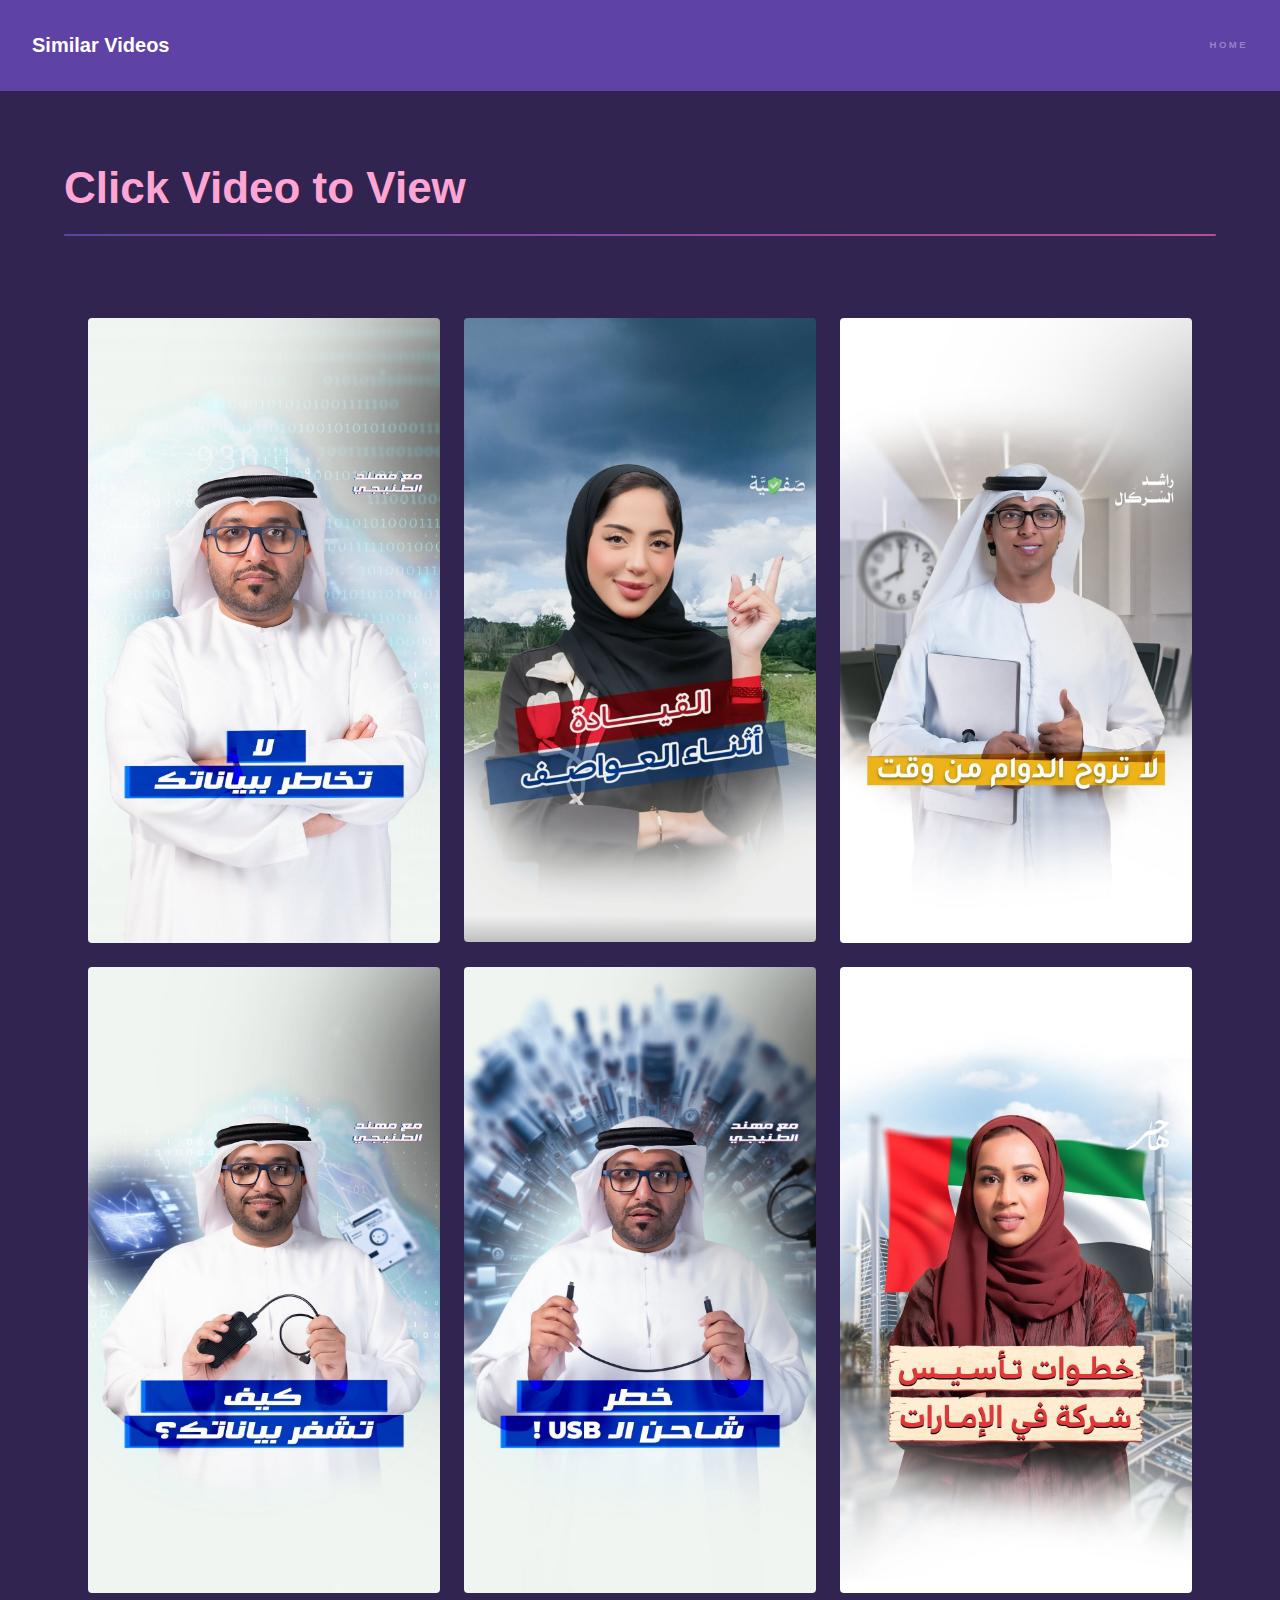
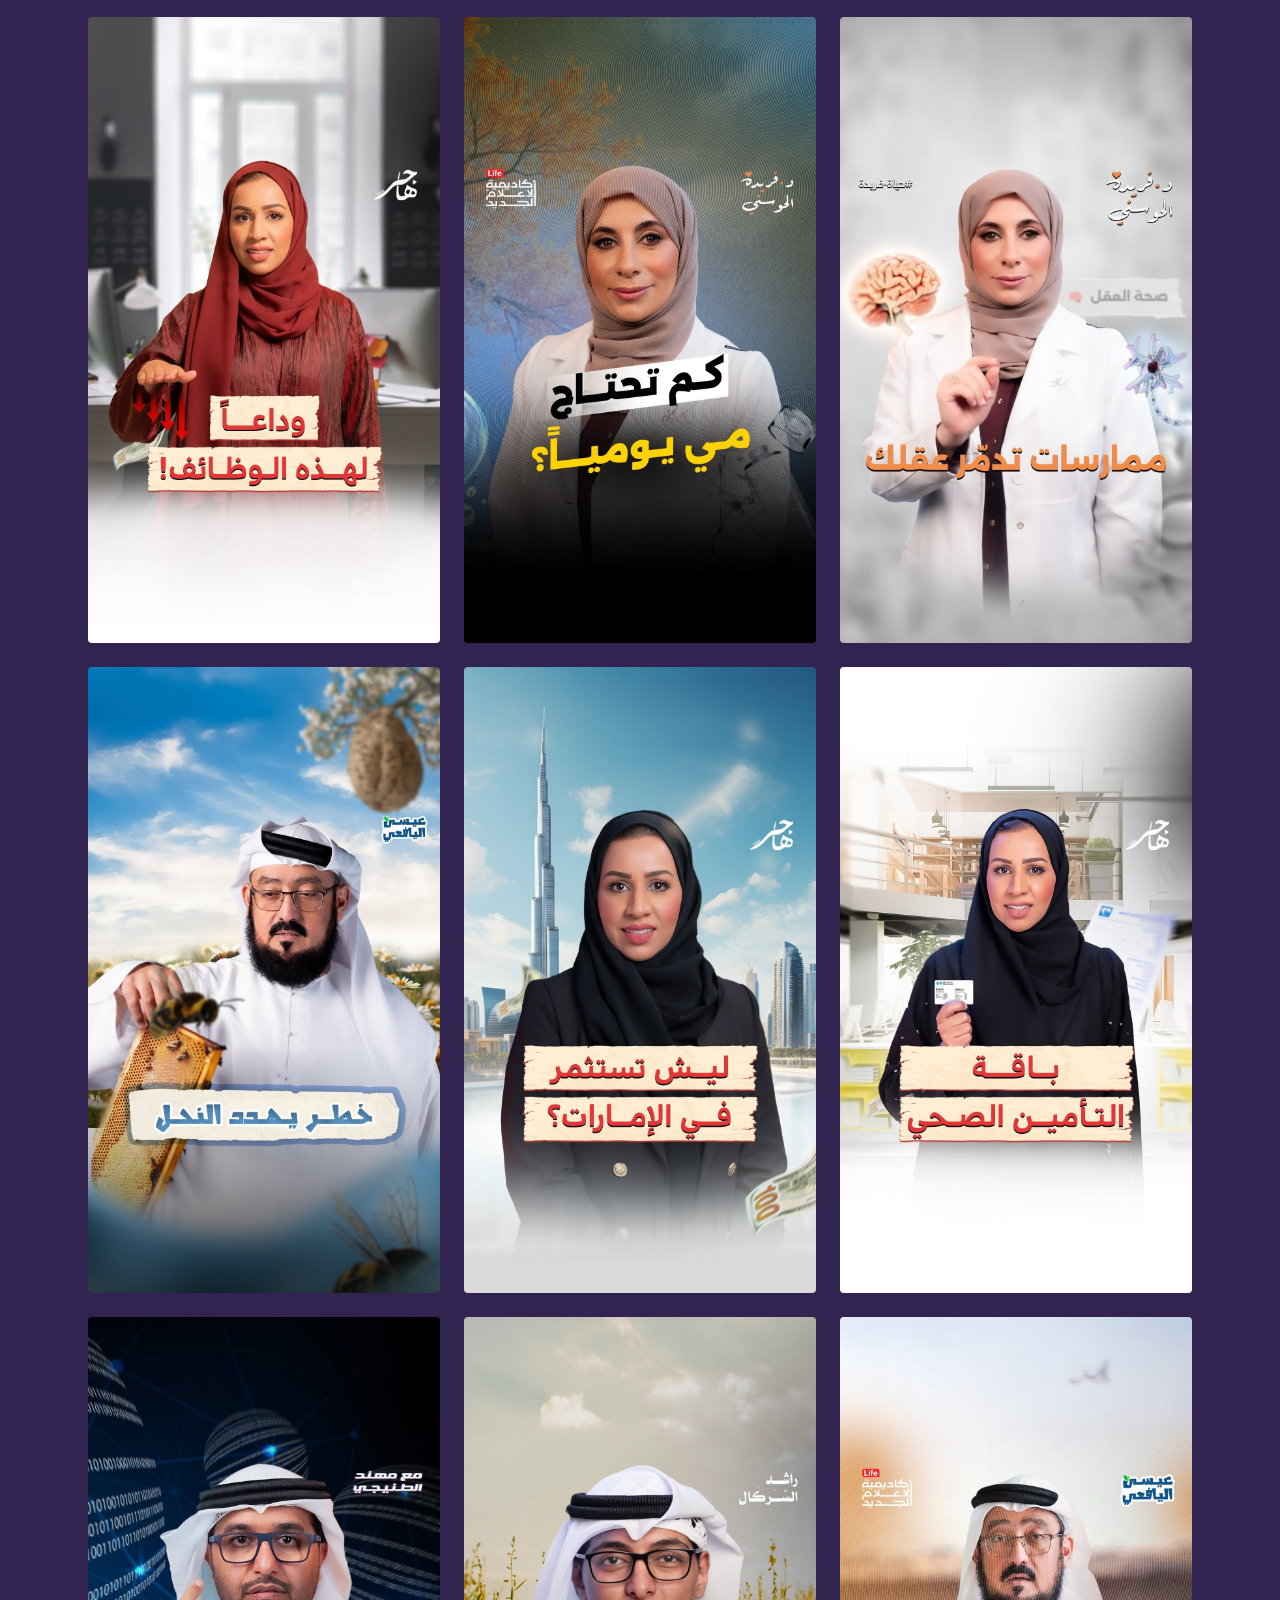
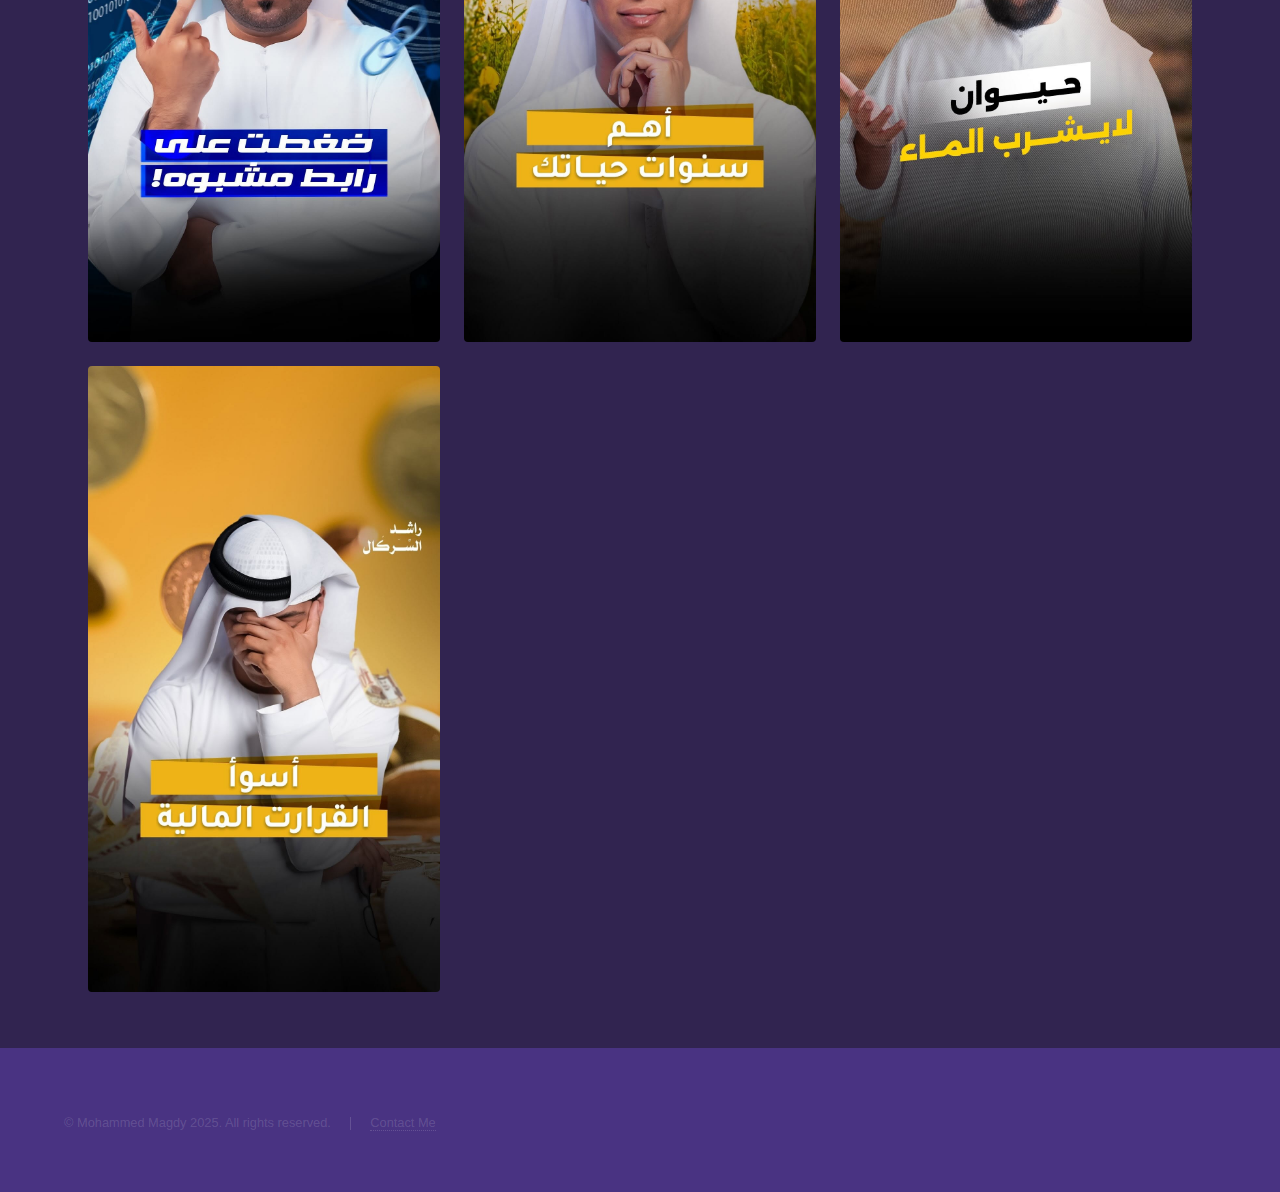
==== pages/videos/x group/ab.html @ 5c220fae "Added Full Portfolio" ====
<!DOCTYPE HTML>
<html>
	<head>
		<title>Similar Videos</title>
		<meta charset="utf-8" />
		<meta name="viewport" content="width=device-width, initial-scale=1, user-scalable=no" />
		<link rel="icon" type="image/x-icon" href="../../../images/icons/black hole.png">
		<link rel="stylesheet" href="../../../assets/css/main.css" />
		<noscript><link rel="stylesheet" href="../../../assets/css/noscript.css" /></noscript>
	</head>
	<body class="is-preload">

		<!-- Header -->
			<header id="header">
				<a href="../../../index.html" class="title">Similar Videos</a>
				<nav>
					<ul>
						<li><a href="../../../index.html">Home</a></li>
					</ul>
				</nav>
			</header>

		<!-- Wrapper -->
			<div id="wrapper">

				<!-- Main -->
					<section id="main" class="wrapper">
						<div class="inner">
							<h1 class="major">Click Video to View</h1>
								<div class="box alt">
									<div class="row gtr-uniform">
										<div class="col-4"><span class="image fit"><img src="../../../images/thumbnails/Don't Risk Your Data.jpg" onclick="window.open('https://www.instagram.com/p/DFatSX5zPTD/')"/></span></div>
										<div class="col-4"><span class="image fit"><img src="../../../images/thumbnails/Driving in Storms.jpg" onclick="window.open('https://www.instagram.com/p/DFcXbbCy0S2/')"/></span></div>
										<div class="col-4"><span class="image fit"><img src="../../../images/thumbnails/Don't Attend on Time.jpg" onclick="window.open('https://www.instagram.com/p/DFU2ra_zqYG/')"/></span></div>
										<div class="col-4"><span class="image fit"><img src="../../../images/thumbnails/Encrypt Your Data.jpg" onclick="window.open('https://www.instagram.com/p/DFN4habzYti/')"/></span></div>
										<div class="col-4"><span class="image fit"><img src="../../../images/thumbnails/USB Charging Dangers.jpg" onclick="window.open('https://www.instagram.com/p/DFGHhKCgv8Z/')"/></span></div>
										<div class="col-4"><span class="image fit"><img src="../../../images/thumbnails/Steps for Startups in UAE.jpg" onclick="window.open('https://www.instagram.com/p/DFH8fy7hE_w/')"/></span></div>
										<div class="col-4"><span class="image fit"><img src="../../../images/thumbnails/Sendoff These Jobs.jpg" onclick="window.open('https://www.instagram.com/p/DE9U-5RyT-O/')"/></span></div>
										<div class="col-4"><span class="image fit"><img src="../../../images/thumbnails/How Much to Drink Daily.jpg" onclick="window.open('https://www.instagram.com/p/DFA8h6Yyo36/')"/></span></div>
										<div class="col-4"><span class="image fit"><img src="../../../images/thumbnails/Mind-ruining Habits.jpg" onclick="window.open('https://www.instagram.com/p/DE4MYJpzvYb/')"/></span></div>
										<div class="col-4"><span class="image fit"><img src="../../../images/thumbnails/Threat for Bees.jpg" onclick="window.open('https://www.instagram.com/p/DE2o7WXT97-/')"/></span></div>
										<div class="col-4"><span class="image fit"><img src="../../../images/thumbnails/Why Invest in UAE.jpg" onclick="window.open('https://www.instagram.com/p/DEcxmssyX88/')"/></span></div>
										<div class="col-4"><span class="image fit"><img src="../../../images/thumbnails/Health Insurance Package.jpg" onclick="window.open('https://www.instagram.com/p/DErp2S3NlHo/')"/></span></div>
										<div class="col-4"><span class="image fit"><img src="../../../images/thumbnails/Suspicious Link.jpg" onclick="window.open('https://www.instagram.com/p/DEkZRlcT0mO/')"/></span></div>
										<div class="col-4"><span class="image fit"><img src="../../../images/thumbnails/Your Most Important Years.jpg" onclick="window.open('https://www.instagram.com/p/DEc09DmTla4/')"/></span></div>
										<div class="col-4"><span class="image fit"><img src="../../../images/thumbnails/Animal That Doesn't Drink Water.jpg" onclick="window.open('https://www.instagram.com/p/DEXwi-9yEFr/')"/></span></div>
										<div class="col-4"><span class="image fit"><img src="../../../images/thumbnails/Worst Financial Decisions.jpg" onclick="window.open('https://www.instagram.com/p/DEiObTWz9xD/')"/></span></div>
									</div>
								</div>
								</section>
							</div>
					</section>
			</div>

		<!-- Footer -->
		<footer id="footer" class="wrapper style-footer">
			<div class="inner">
				<ul class="menu">
					<li>&copy; Mohammed Magdy 2025. All rights reserved.</li><li><a href="mailto:moh.magdy.ibrahim@gmail.com">Contact Me</a></li>
				</ul>
			</div>
		</footer>

		<!-- Scripts -->
			<script src="assets/js/jquery.min.js"></script>
			<script src="assets/js/jquery.scrollex.min.js"></script>
			<script src="assets/js/jquery.scrolly.min.js"></script>
			<script src="assets/js/browser.min.js"></script>
			<script src="assets/js/breakpoints.min.js"></script>
			<script src="assets/js/util.js"></script>
			<script src="assets/js/main.js"></script>

	</body>
</html>
---- assets/css/main.css ----
@import url(fontawesome-all.min.css);

/*
	Hyperspace by HTML5 UP
	html5up.net | @ajlkn
	Free for personal and commercial use under the CCA 3.0 license (html5up.net/license)
*/

html, body, div, span, applet, object,
iframe, h1, h2, h3, h4, h5, h6, p, blockquote,
pre, a, abbr, acronym, address, big, cite,
code, del, dfn, em, img, ins, kbd, q, s, samp,
small, strike, strong, sub, sup, tt, var, b,
u, i, center, dl, dt, dd, ol, ul, li, fieldset,
form, label, legend, table, caption, tbody,
tfoot, thead, tr, th, td, article, aside,
canvas, details, embed, figure, figcaption,
footer, header, hgroup, menu, nav, output, ruby,
section, summary, time, mark, audio, video {
	margin: 0;
	padding: 0;
	border: 0;
	font-size: 100%;
	font: inherit;
	vertical-align: baseline;}

article, aside, details, figcaption, figure,
footer, header, hgroup, menu, nav, section {
	display: block;}

body {
	line-height: 1;
}

ol, ul {
	list-style: none;
}

blockquote, q {
	quotes: none;
}

	blockquote:before, blockquote:after, q:before, q:after {
		content: '';
		content: none;
	}

table {
	border-collapse: collapse;
	border-spacing: 0;
}

body {
	-webkit-text-size-adjust: none;
}

mark {
	background-color: transparent;
	color: inherit;
}

input::-moz-focus-inner {
	border: 0;
	padding: 0;
}

input, select, textarea {
	-moz-appearance: none;
	-webkit-appearance: none;
	-ms-appearance: none;
	appearance: none;
}

/* Basic */

	@-ms-viewport {
		width: device-width;
	}

	body {
		-ms-overflow-style: scrollbar;
	}

	@media screen and (max-width: 480px) {

		html, body {
			min-width: 320px;
		}

	}

	html {
		box-sizing: border-box;
	}

	*, *:before, *:after {
		box-sizing: inherit;
	}

	body {
		background: #312450;
	}

		body.is-preload *, body.is-preload *:before, body.is-preload *:after {
			-moz-animation: none !important;
			-webkit-animation: none !important;
			-ms-animation: none !important;
			animation: none !important;
			-moz-transition: none !important;
			-webkit-transition: none !important;
			-ms-transition: none !important;
			transition: none !important;
		}

/* Type */

	body, input, select, textarea {
		color: rgba(255, 255, 255, 0.55);
		font-family: Arial, Helvetica, sans-serif;
		font-size: 16.5pt;
		font-weight: normal;
		line-height: 1.75;
	}

		@media screen and (max-width: 1680px) {

			body, input, select, textarea {
				font-size: 13pt;
			}

		}

		@media screen and (max-width: 1280px) {

			body, input, select, textarea {
				font-size: 12pt;
			}

		}

		@media screen and (max-width: 360px) {

			body, input, select, textarea {
				font-size: 11pt;
			}

		}

	a {
		-moz-transition: color 0.2s ease, border-bottom-color 0.2s ease;
		-webkit-transition: color 0.2s ease, border-bottom-color 0.2s ease;
		-ms-transition: color 0.2s ease, border-bottom-color 0.2s ease;
		transition: color 0.2s ease, border-bottom-color 0.2s ease;
		border-bottom: dotted 1px rgba(255, 255, 255, 0.35);
		color: inherit;
		text-decoration: none;
	}

		a:hover {
			border-bottom-color: transparent;
			color: #ffffff;
		}

	strong, b {
		color: #ffffff;
		font-weight: bold;
	}

	em, i {
		font-style: italic;
	}

	p {
		margin: 0 0 2em 0;
	}

	h2, h3, h4, h5, h6 {
		color: #ffffff;
		font-weight: bold;
		line-height: 1.5;
		margin: 0 0 0.5em 0;
	}

	h1 {
		color: #ffa5d3;
		font-weight: bold;
		line-height: 1.5;
		margin: 0 0 0.5em 0;
	}

		h1 a, h2 a, h3 a, h4 a, h5 a, h6 a {
			color: inherit;
			text-decoration: none;
		}

	h1 {
		font-size: 2.75em;
	}

		h1.major {
			margin: 0 0 1.3em 0;
			position: relative;
			padding-bottom: 0.35em;
		}

			h1.major:after {
				background-image: -moz-linear-gradient(to right, #5e42a6, #b74e91);
				background-image: -webkit-linear-gradient(to right, #5e42a6, #b74e91);
				background-image: -ms-linear-gradient(to right, #5e42a6, #b74e91);
				background-image: linear-gradient(to right, #5e42a6, #b74e91);
				-moz-transition: max-width 0.2s ease;
				-webkit-transition: max-width 0.2s ease;
				-ms-transition: max-width 0.2s ease;
				transition: max-width 0.2s ease;
				border-radius: 0.2em;
				bottom: 0;
				content: '';
				height: 0.05em;
				position: absolute;
				right: 0;
				width: 100%;
			}

	h2 {
		font-size: 1.75em;
	}

	h3 {
		font-size: 1.1em;
	}

	h4 {
		font-size: 1em;
	}

	h5 {
		font-size: 0.8em;
	}

	h6 {
		font-size: 0.6em;
	}

	@media screen and (max-width: 736px) {

		h1 {
			font-size: 2em;
		}

		h2 {
			font-size: 1.25em;
		}

		h3 {
			font-size: 1em;
		}

		h4 {
			font-size: 0.8em;
		}

		h5 {
			font-size: 0.6em;
		}

		h6 {
			font-size: 0.6em;
		}

	}

	sub {
		font-size: 0.8em;
		position: relative;
		top: 0.5em;
	}

	sup {
		font-size: 0.8em;
		position: relative;
		top: -0.5em;
	}

	blockquote {
		border-left: solid 4px rgba(255, 255, 255, 0.15);
		font-style: italic;
		margin: 0 0 2em 0;
		padding: 0.5em 0 0.5em 2em;
	}

	code {
		background: rgba(255, 255, 255, 0.05);
		border-radius: 0.25em;
		border: solid 1px rgba(255, 255, 255, 0.15);
		font-family: "Courier New", monospace;
		font-size: 0.9em;
		margin: 0 0.25em;
		padding: 0.25em 0.65em;
	}

	pre {
		-webkit-overflow-scrolling: touch;
		font-family: "Courier New", monospace;
		font-size: 0.9em;
		margin: 0 0 2em 0;
	}

		pre code {
			display: block;
			line-height: 1.75em;
			padding: 1em 1.5em;
			overflow-x: auto;
		}

	hr {
		border: 0;
		border-bottom: solid 1px rgba(255, 255, 255, 0.15);
		margin: 2em 0;
	}

		hr.major {
			margin: 3em 0;
		}

	.align-left {
		text-align: left;
	}

	.align-center {
		text-align: center;
	}

	.align-right {
		text-align: right;
	}

/* Row */

	.row {
		display: flex;
		flex-wrap: wrap;
		box-sizing: border-box;
		align-items: stretch;
	}

		.row > * {
			box-sizing: border-box;
		}

		.row.gtr-uniform > * > :last-child {
			margin-bottom: 0;
		}

		.row.aln-left {
			justify-content: flex-start;
		}

		.row.aln-center {
			justify-content: center;
		}

		.row.aln-right {
			justify-content: flex-end;
		}

		.row.aln-top {
			align-items: flex-start;
		}

		.row.aln-middle {
			align-items: center;
		}

		.row.aln-bottom {
			align-items: flex-end;
		}

		.row > .imp {
			order: -1;
		}

		.row > .col-1 {
			width: 8.33333%;
		}

		.row > .off-1 {
			margin-left: 8.33333%;
		}

		.row > .col-2 {
			width: 16.66667%;
		}

		.row > .off-2 {
			margin-left: 16.66667%;
		}

		.row > .col-3 {
			width: 25%;
		}

		.row > .off-3 {
			margin-left: 25%;
		}

		.row > .col-4 {
			width: 33.33333%;
		}

		.row > .off-4 {
			margin-left: 33.33333%;
		}

		.row > .col-5 {
			width: 41.66667%;
		}

		.row > .off-5 {
			margin-left: 41.66667%;
		}

		.row > .col-6 {
			width: 50%;
		}

		.row > .off-6 {
			margin-left: 50%;
		}

		.row > .col-7 {
			width: 58.33333%;
		}

		.row > .off-7 {
			margin-left: 58.33333%;
		}

		.row > .col-8 {
			width: 66.66667%;
		}

		.row > .off-8 {
			margin-left: 66.66667%;
		}

		.row > .col-9 {
			width: 75%;
		}

		.row > .off-9 {
			margin-left: 75%;
		}

		.row > .col-10 {
			width: 83.33333%;
		}

		.row > .off-10 {
			margin-left: 83.33333%;
		}

		.row > .col-11 {
			width: 91.66667%;
		}

		.row > .off-11 {
			margin-left: 91.66667%;
		}

		.row > .col-12 {
			width: 100%;
		}

		.row > .off-12 {
			margin-left: 100%;
		}

		.row.gtr-0 {
			margin-top: 0;
			margin-left: 0em;
		}

			.row.gtr-0 > * {
				padding: 0 0 0 0em;
			}

			.row.gtr-0.gtr-uniform {
				margin-top: 0em;
			}

				.row.gtr-0.gtr-uniform > * {
					padding-top: 0em;
				}

		.row.gtr-25 {
			margin-top: 0;
			margin-left: -0.375em;
		}

			.row.gtr-25 > * {
				padding: 0 0 0 0.375em;
			}

			.row.gtr-25.gtr-uniform {
				margin-top: -0.375em;
			}

				.row.gtr-25.gtr-uniform > * {
					padding-top: 0.375em;
				}

		.row.gtr-50 {
			margin-top: 0;
			margin-left: -0.75em;
		}

			.row.gtr-50 > * {
				padding: 0 0 0 0.75em;
			}

			.row.gtr-50.gtr-uniform {
				margin-top: -0.75em;
			}

				.row.gtr-50.gtr-uniform > * {
					padding-top: 0.75em;
				}

		.row {
			margin-top: 0;
			margin-left: -1.5em;
		}

			.row > * {
				padding: 0 0 0 1.5em;
			}

			.row.gtr-uniform {
				margin-top: -1.5em;
			}

				.row.gtr-uniform > * {
					padding-top: 1.5em;
				}

		.row.gtr-150 {
			margin-top: 0;
			margin-left: -2.25em;
		}

			.row.gtr-150 > * {
				padding: 0 0 0 2.25em;
			}

			.row.gtr-150.gtr-uniform {
				margin-top: -2.25em;
			}

				.row.gtr-150.gtr-uniform > * {
					padding-top: 2.25em;
				}

		.row.gtr-200 {
			margin-top: 0;
			margin-left: -3em;
		}

			.row.gtr-200 > * {
				padding: 0 0 0 3em;
			}

			.row.gtr-200.gtr-uniform {
				margin-top: -3em;
			}

				.row.gtr-200.gtr-uniform > * {
					padding-top: 3em;
				}

		@media screen and (max-width: 1680px) {

			.row {
				display: flex;
				flex-wrap: wrap;
				box-sizing: border-box;
				align-items: stretch;
			}

				.row > * {
					box-sizing: border-box;
				}

				.row.gtr-uniform > * > :last-child {
					margin-bottom: 0;
				}

				.row.aln-left {
					justify-content: flex-start;
				}

				.row.aln-center {
					justify-content: center;
				}

				.row.aln-right {
					justify-content: flex-end;
				}

				.row.aln-top {
					align-items: flex-start;
				}

				.row.aln-middle {
					align-items: center;
				}

				.row.aln-bottom {
					align-items: flex-end;
				}

				.row > .imp-xlarge {
					order: -1;
				}

				.row > .col-1-xlarge {
					width: 8.33333%;
				}

				.row > .off-1-xlarge {
					margin-left: 8.33333%;
				}

				.row > .col-2-xlarge {
					width: 16.66667%;
				}

				.row > .off-2-xlarge {
					margin-left: 16.66667%;
				}

				.row > .col-3-xlarge {
					width: 25%;
				}

				.row > .off-3-xlarge {
					margin-left: 25%;
				}

				.row > .col-4-xlarge {
					width: 33.33333%;
				}

				.row > .off-4-xlarge {
					margin-left: 33.33333%;
				}

				.row > .col-5-xlarge {
					width: 41.66667%;
				}

				.row > .off-5-xlarge {
					margin-left: 41.66667%;
				}

				.row > .col-6-xlarge {
					width: 50%;
				}

				.row > .off-6-xlarge {
					margin-left: 50%;
				}

				.row > .col-7-xlarge {
					width: 58.33333%;
				}

				.row > .off-7-xlarge {
					margin-left: 58.33333%;
				}

				.row > .col-8-xlarge {
					width: 66.66667%;
				}

				.row > .off-8-xlarge {
					margin-left: 66.66667%;
				}

				.row > .col-9-xlarge {
					width: 75%;
				}

				.row > .off-9-xlarge {
					margin-left: 75%;
				}

				.row > .col-10-xlarge {
					width: 83.33333%;
				}

				.row > .off-10-xlarge {
					margin-left: 83.33333%;
				}

				.row > .col-11-xlarge {
					width: 91.66667%;
				}

				.row > .off-11-xlarge {
					margin-left: 91.66667%;
				}

				.row > .col-12-xlarge {
					width: 100%;
				}

				.row > .off-12-xlarge {
					margin-left: 100%;
				}

				.row.gtr-0 {
					margin-top: 0;
					margin-left: 0em;
				}

					.row.gtr-0 > * {
						padding: 0 0 0 0em;
					}

					.row.gtr-0.gtr-uniform {
						margin-top: 0em;
					}

						.row.gtr-0.gtr-uniform > * {
							padding-top: 0em;
						}

				.row.gtr-25 {
					margin-top: 0;
					margin-left: -0.375em;
				}

					.row.gtr-25 > * {
						padding: 0 0 0 0.375em;
					}

					.row.gtr-25.gtr-uniform {
						margin-top: -0.375em;
					}

						.row.gtr-25.gtr-uniform > * {
							padding-top: 0.375em;
						}

				.row.gtr-50 {
					margin-top: 0;
					margin-left: -0.75em;
				}

					.row.gtr-50 > * {
						padding: 0 0 0 0.75em;
					}

					.row.gtr-50.gtr-uniform {
						margin-top: -0.75em;
					}

						.row.gtr-50.gtr-uniform > * {
							padding-top: 0.75em;
						}

				.row {
					margin-top: 0;
					margin-left: -1.5em;
				}

					.row > * {
						padding: 0 0 0 1.5em;
					}

					.row.gtr-uniform {
						margin-top: -1.5em;
					}

						.row.gtr-uniform > * {
							padding-top: 1.5em;
						}

				.row.gtr-150 {
					margin-top: 0;
					margin-left: -2.25em;
				}

					.row.gtr-150 > * {
						padding: 0 0 0 2.25em;
					}

					.row.gtr-150.gtr-uniform {
						margin-top: -2.25em;
					}

						.row.gtr-150.gtr-uniform > * {
							padding-top: 2.25em;
						}

				.row.gtr-200 {
					margin-top: 0;
					margin-left: -3em;
				}

					.row.gtr-200 > * {
						padding: 0 0 0 3em;
					}

					.row.gtr-200.gtr-uniform {
						margin-top: -3em;
					}

						.row.gtr-200.gtr-uniform > * {
							padding-top: 3em;
						}

		}

		@media screen and (max-width: 1280px) {

			.row {
				display: flex;
				flex-wrap: wrap;
				box-sizing: border-box;
				align-items: stretch;
			}

				.row > * {
					box-sizing: border-box;
				}

				.row.gtr-uniform > * > :last-child {
					margin-bottom: 0;
				}

				.row.aln-left {
					justify-content: flex-start;
				}

				.row.aln-center {
					justify-content: center;
				}

				.row.aln-right {
					justify-content: flex-end;
				}

				.row.aln-top {
					align-items: flex-start;
				}

				.row.aln-middle {
					align-items: center;
				}

				.row.aln-bottom {
					align-items: flex-end;
				}

				.row > .imp-large {
					order: -1;
				}

				.row > .col-1-large {
					width: 8.33333%;
				}

				.row > .off-1-large {
					margin-left: 8.33333%;
				}

				.row > .col-2-large {
					width: 16.66667%;
				}

				.row > .off-2-large {
					margin-left: 16.66667%;
				}

				.row > .col-3-large {
					width: 25%;
				}

				.row > .off-3-large {
					margin-left: 25%;
				}

				.row > .col-4-large {
					width: 33.33333%;
				}

				.row > .off-4-large {
					margin-left: 33.33333%;
				}

				.row > .col-5-large {
					width: 41.66667%;
				}

				.row > .off-5-large {
					margin-left: 41.66667%;
				}

				.row > .col-6-large {
					width: 50%;
				}

				.row > .off-6-large {
					margin-left: 50%;
				}

				.row > .col-7-large {
					width: 58.33333%;
				}

				.row > .off-7-large {
					margin-left: 58.33333%;
				}

				.row > .col-8-large {
					width: 66.66667%;
				}

				.row > .off-8-large {
					margin-left: 66.66667%;
				}

				.row > .col-9-large {
					width: 75%;
				}

				.row > .off-9-large {
					margin-left: 75%;
				}

				.row > .col-10-large {
					width: 83.33333%;
				}

				.row > .off-10-large {
					margin-left: 83.33333%;
				}

				.row > .col-11-large {
					width: 91.66667%;
				}

				.row > .off-11-large {
					margin-left: 91.66667%;
				}

				.row > .col-12-large {
					width: 100%;
				}

				.row > .off-12-large {
					margin-left: 100%;
				}

				.row.gtr-0 {
					margin-top: 0;
					margin-left: 0em;
				}

					.row.gtr-0 > * {
						padding: 0 0 0 0em;
					}

					.row.gtr-0.gtr-uniform {
						margin-top: 0em;
					}

						.row.gtr-0.gtr-uniform > * {
							padding-top: 0em;
						}

				.row.gtr-25 {
					margin-top: 0;
					margin-left: -0.375em;
				}

					.row.gtr-25 > * {
						padding: 0 0 0 0.375em;
					}

					.row.gtr-25.gtr-uniform {
						margin-top: -0.375em;
					}

						.row.gtr-25.gtr-uniform > * {
							padding-top: 0.375em;
						}

				.row.gtr-50 {
					margin-top: 0;
					margin-left: -0.75em;
				}

					.row.gtr-50 > * {
						padding: 0 0 0 0.75em;
					}

					.row.gtr-50.gtr-uniform {
						margin-top: -0.75em;
					}

						.row.gtr-50.gtr-uniform > * {
							padding-top: 0.75em;
						}

				.row {
					margin-top: 0;
					margin-left: -1.5em;
				}

					.row > * {
						padding: 0 0 0 1.5em;
					}

					.row.gtr-uniform {
						margin-top: -1.5em;
					}

						.row.gtr-uniform > * {
							padding-top: 1.5em;
						}

				.row.gtr-150 {
					margin-top: 0;
					margin-left: -2.25em;
				}

					.row.gtr-150 > * {
						padding: 0 0 0 2.25em;
					}

					.row.gtr-150.gtr-uniform {
						margin-top: -2.25em;
					}

						.row.gtr-150.gtr-uniform > * {
							padding-top: 2.25em;
						}

				.row.gtr-200 {
					margin-top: 0;
					margin-left: -3em;
				}

					.row.gtr-200 > * {
						padding: 0 0 0 3em;
					}

					.row.gtr-200.gtr-uniform {
						margin-top: -3em;
					}

						.row.gtr-200.gtr-uniform > * {
							padding-top: 3em;
						}

		}

		@media screen and (max-width: 980px) {

			.row {
				display: flex;
				flex-wrap: wrap;
				box-sizing: border-box;
				align-items: stretch;
			}

				.row > * {
					box-sizing: border-box;
				}

				.row.gtr-uniform > * > :last-child {
					margin-bottom: 0;
				}

				.row.aln-left {
					justify-content: flex-start;
				}

				.row.aln-center {
					justify-content: center;
				}

				.row.aln-right {
					justify-content: flex-end;
				}

				.row.aln-top {
					align-items: flex-start;
				}

				.row.aln-middle {
					align-items: center;
				}

				.row.aln-bottom {
					align-items: flex-end;
				}

				.row > .imp-medium {
					order: -1;
				}

				.row > .col-1-medium {
					width: 8.33333%;
				}

				.row > .off-1-medium {
					margin-left: 8.33333%;
				}

				.row > .col-2-medium {
					width: 16.66667%;
				}

				.row > .off-2-medium {
					margin-left: 16.66667%;
				}

				.row > .col-3-medium {
					width: 25%;
				}

				.row > .off-3-medium {
					margin-left: 25%;
				}

				.row > .col-4-medium {
					width: 33.33333%;
				}

				.row > .off-4-medium {
					margin-left: 33.33333%;
				}

				.row > .col-5-medium {
					width: 41.66667%;
				}

				.row > .off-5-medium {
					margin-left: 41.66667%;
				}

				.row > .col-6-medium {
					width: 50%;
				}

				.row > .off-6-medium {
					margin-left: 50%;
				}

				.row > .col-7-medium {
					width: 58.33333%;
				}

				.row > .off-7-medium {
					margin-left: 58.33333%;
				}

				.row > .col-8-medium {
					width: 66.66667%;
				}

				.row > .off-8-medium {
					margin-left: 66.66667%;
				}

				.row > .col-9-medium {
					width: 75%;
				}

				.row > .off-9-medium {
					margin-left: 75%;
				}

				.row > .col-10-medium {
					width: 83.33333%;
				}

				.row > .off-10-medium {
					margin-left: 83.33333%;
				}

				.row > .col-11-medium {
					width: 91.66667%;
				}

				.row > .off-11-medium {
					margin-left: 91.66667%;
				}

				.row > .col-12-medium {
					width: 100%;
				}

				.row > .off-12-medium {
					margin-left: 100%;
				}

				.row.gtr-0 {
					margin-top: 0;
					margin-left: 0em;
				}

					.row.gtr-0 > * {
						padding: 0 0 0 0em;
					}

					.row.gtr-0.gtr-uniform {
						margin-top: 0em;
					}

						.row.gtr-0.gtr-uniform > * {
							padding-top: 0em;
						}

				.row.gtr-25 {
					margin-top: 0;
					margin-left: -0.375em;
				}

					.row.gtr-25 > * {
						padding: 0 0 0 0.375em;
					}

					.row.gtr-25.gtr-uniform {
						margin-top: -0.375em;
					}

						.row.gtr-25.gtr-uniform > * {
							padding-top: 0.375em;
						}

				.row.gtr-50 {
					margin-top: 0;
					margin-left: -0.75em;
				}

					.row.gtr-50 > * {
						padding: 0 0 0 0.75em;
					}

					.row.gtr-50.gtr-uniform {
						margin-top: -0.75em;
					}

						.row.gtr-50.gtr-uniform > * {
							padding-top: 0.75em;
						}

				.row {
					margin-top: 0;
					margin-left: -1.5em;
				}

					.row > * {
						padding: 0 0 0 1.5em;
					}

					.row.gtr-uniform {
						margin-top: -1.5em;
					}

						.row.gtr-uniform > * {
							padding-top: 1.5em;
						}

				.row.gtr-150 {
					margin-top: 0;
					margin-left: -2.25em;
				}

					.row.gtr-150 > * {
						padding: 0 0 0 2.25em;
					}

					.row.gtr-150.gtr-uniform {
						margin-top: -2.25em;
					}

						.row.gtr-150.gtr-uniform > * {
							padding-top: 2.25em;
						}

				.row.gtr-200 {
					margin-top: 0;
					margin-left: -3em;
				}

					.row.gtr-200 > * {
						padding: 0 0 0 3em;
					}

					.row.gtr-200.gtr-uniform {
						margin-top: -3em;
					}

						.row.gtr-200.gtr-uniform > * {
							padding-top: 3em;
						}

		}

		@media screen and (max-width: 736px) {

			.row {
				display: flex;
				flex-wrap: wrap;
				box-sizing: border-box;
				align-items: stretch;
			}

				.row > * {
					box-sizing: border-box;
				}

				.row.gtr-uniform > * > :last-child {
					margin-bottom: 0;
				}

				.row.aln-left {
					justify-content: flex-start;
				}

				.row.aln-center {
					justify-content: center;
				}

				.row.aln-right {
					justify-content: flex-end;
				}

				.row.aln-top {
					align-items: flex-start;
				}

				.row.aln-middle {
					align-items: center;
				}

				.row.aln-bottom {
					align-items: flex-end;
				}

				.row > .imp-small {
					order: -1;
				}

				.row > .col-1-small {
					width: 8.33333%;
				}

				.row > .off-1-small {
					margin-left: 8.33333%;
				}

				.row > .col-2-small {
					width: 16.66667%;
				}

				.row > .off-2-small {
					margin-left: 16.66667%;
				}

				.row > .col-3-small {
					width: 25%;
				}

				.row > .off-3-small {
					margin-left: 25%;
				}

				.row > .col-4-small {
					width: 33.33333%;
				}

				.row > .off-4-small {
					margin-left: 33.33333%;
				}

				.row > .col-5-small {
					width: 41.66667%;
				}

				.row > .off-5-small {
					margin-left: 41.66667%;
				}

				.row > .col-6-small {
					width: 50%;
				}

				.row > .off-6-small {
					margin-left: 50%;
				}

				.row > .col-7-small {
					width: 58.33333%;
				}

				.row > .off-7-small {
					margin-left: 58.33333%;
				}

				.row > .col-8-small {
					width: 66.66667%;
				}

				.row > .off-8-small {
					margin-left: 66.66667%;
				}

				.row > .col-9-small {
					width: 75%;
				}

				.row > .off-9-small {
					margin-left: 75%;
				}

				.row > .col-10-small {
					width: 83.33333%;
				}

				.row > .off-10-small {
					margin-left: 83.33333%;
				}

				.row > .col-11-small {
					width: 91.66667%;
				}

				.row > .off-11-small {
					margin-left: 91.66667%;
				}

				.row > .col-12-small {
					width: 100%;
				}

				.row > .off-12-small {
					margin-left: 100%;
				}

				.row.gtr-0 {
					margin-top: 0;
					margin-left: 0em;
				}

					.row.gtr-0 > * {
						padding: 0 0 0 0em;
					}

					.row.gtr-0.gtr-uniform {
						margin-top: 0em;
					}

						.row.gtr-0.gtr-uniform > * {
							padding-top: 0em;
						}

				.row.gtr-25 {
					margin-top: 0;
					margin-left: -0.375em;
				}

					.row.gtr-25 > * {
						padding: 0 0 0 0.375em;
					}

					.row.gtr-25.gtr-uniform {
						margin-top: -0.375em;
					}

						.row.gtr-25.gtr-uniform > * {
							padding-top: 0.375em;
						}

				.row.gtr-50 {
					margin-top: 0;
					margin-left: -0.75em;
				}

					.row.gtr-50 > * {
						padding: 0 0 0 0.75em;
					}

					.row.gtr-50.gtr-uniform {
						margin-top: -0.75em;
					}

						.row.gtr-50.gtr-uniform > * {
							padding-top: 0.75em;
						}

				.row {
					margin-top: 0;
					margin-left: -1.5em;
				}

					.row > * {
						padding: 0 0 0 1.5em;
					}

					.row.gtr-uniform {
						margin-top: -1.5em;
					}

						.row.gtr-uniform > * {
							padding-top: 1.5em;
						}

				.row.gtr-150 {
					margin-top: 0;
					margin-left: -2.25em;
				}

					.row.gtr-150 > * {
						padding: 0 0 0 2.25em;
					}

					.row.gtr-150.gtr-uniform {
						margin-top: -2.25em;
					}

						.row.gtr-150.gtr-uniform > * {
							padding-top: 2.25em;
						}

				.row.gtr-200 {
					margin-top: 0;
					margin-left: -3em;
				}

					.row.gtr-200 > * {
						padding: 0 0 0 3em;
					}

					.row.gtr-200.gtr-uniform {
						margin-top: -3em;
					}

						.row.gtr-200.gtr-uniform > * {
							padding-top: 3em;
						}

		}

		@media screen and (max-width: 480px) {

			.row {
				display: flex;
				flex-wrap: wrap;
				box-sizing: border-box;
				align-items: stretch;
			}

				.row > * {
					box-sizing: border-box;
				}

				.row.gtr-uniform > * > :last-child {
					margin-bottom: 0;
				}

				.row.aln-left {
					justify-content: flex-start;
				}

				.row.aln-center {
					justify-content: center;
				}

				.row.aln-right {
					justify-content: flex-end;
				}

				.row.aln-top {
					align-items: flex-start;
				}

				.row.aln-middle {
					align-items: center;
				}

				.row.aln-bottom {
					align-items: flex-end;
				}

				.row > .imp-xsmall {
					order: -1;
				}

				.row > .col-1-xsmall {
					width: 8.33333%;
				}

				.row > .off-1-xsmall {
					margin-left: 8.33333%;
				}

				.row > .col-2-xsmall {
					width: 16.66667%;
				}

				.row > .off-2-xsmall {
					margin-left: 16.66667%;
				}

				.row > .col-3-xsmall {
					width: 25%;
				}

				.row > .off-3-xsmall {
					margin-left: 25%;
				}

				.row > .col-4-xsmall {
					width: 33.33333%;
				}

				.row > .off-4-xsmall {
					margin-left: 33.33333%;
				}

				.row > .col-5-xsmall {
					width: 41.66667%;
				}

				.row > .off-5-xsmall {
					margin-left: 41.66667%;
				}

				.row > .col-6-xsmall {
					width: 50%;
				}

				.row > .off-6-xsmall {
					margin-left: 50%;
				}

				.row > .col-7-xsmall {
					width: 58.33333%;
				}

				.row > .off-7-xsmall {
					margin-left: 58.33333%;
				}

				.row > .col-8-xsmall {
					width: 66.66667%;
				}

				.row > .off-8-xsmall {
					margin-left: 66.66667%;
				}

				.row > .col-9-xsmall {
					width: 75%;
				}

				.row > .off-9-xsmall {
					margin-left: 75%;
				}

				.row > .col-10-xsmall {
					width: 83.33333%;
				}

				.row > .off-10-xsmall {
					margin-left: 83.33333%;
				}

				.row > .col-11-xsmall {
					width: 91.66667%;
				}

				.row > .off-11-xsmall {
					margin-left: 91.66667%;
				}

				.row > .col-12-xsmall {
					width: 100%;
				}

				.row > .off-12-xsmall {
					margin-left: 100%;
				}

				.row.gtr-0 {
					margin-top: 0;
					margin-left: 0em;
				}

					.row.gtr-0 > * {
						padding: 0 0 0 0em;
					}

					.row.gtr-0.gtr-uniform {
						margin-top: 0em;
					}

						.row.gtr-0.gtr-uniform > * {
							padding-top: 0em;
						}

				.row.gtr-25 {
					margin-top: 0;
					margin-left: -0.375em;
				}

					.row.gtr-25 > * {
						padding: 0 0 0 0.375em;
					}

					.row.gtr-25.gtr-uniform {
						margin-top: -0.375em;
					}

						.row.gtr-25.gtr-uniform > * {
							padding-top: 0.375em;
						}

				.row.gtr-50 {
					margin-top: 0;
					margin-left: -0.75em;
				}

					.row.gtr-50 > * {
						padding: 0 0 0 0.75em;
					}

					.row.gtr-50.gtr-uniform {
						margin-top: -0.75em;
					}

						.row.gtr-50.gtr-uniform > * {
							padding-top: 0.75em;
						}

				.row {
					margin-top: 0;
					margin-left: -1.5em;
				}

					.row > * {
						padding: 0 0 0 1.5em;
					}

					.row.gtr-uniform {
						margin-top: -1.5em;
					}

						.row.gtr-uniform > * {
							padding-top: 1.5em;
						}

				.row.gtr-150 {
					margin-top: 0;
					margin-left: -2.25em;
				}

					.row.gtr-150 > * {
						padding: 0 0 0 2.25em;
					}

					.row.gtr-150.gtr-uniform {
						margin-top: -2.25em;
					}

						.row.gtr-150.gtr-uniform > * {
							padding-top: 2.25em;
						}

				.row.gtr-200 {
					margin-top: 0;
					margin-left: -3em;
				}

					.row.gtr-200 > * {
						padding: 0 0 0 3em;
					}

					.row.gtr-200.gtr-uniform {
						margin-top: -3em;
					}

						.row.gtr-200.gtr-uniform > * {
							padding-top: 3em;
						}

		}

/* Box */

	.box {
		border-radius: 0.25em;
		border: solid 1px rgba(255, 255, 255, 0.15);
		margin-bottom: 0;
		padding: 1.5em;
	}

		.box > :last-child,
		.box > :last-child > :last-child,
		.box > :last-child > :last-child > :last-child {
			margin-bottom: 0;
		}

		.box.alt {
			border: 0;
			border-radius: 0;
			padding: 50;
		}

/* Button */

	input[type="submit"],
	input[type="reset"],
	input[type="button"],
	button,
	.button {
		-moz-appearance: none;
		-webkit-appearance: none;
		-ms-appearance: none;
		appearance: none;
		-moz-transition: border-color 0.2s ease;
		-webkit-transition: border-color 0.2s ease;
		-ms-transition: border-color 0.2s ease;
		transition: border-color 0.2s ease;
		background-color: transparent;
		border: solid 1px !important;
		border-color: rgba(255, 255, 255, 0.15) !important;
		border-radius: 3em;
		color: #ffffff !important;
		cursor: pointer;
		display: inline-block;
		font-size: 0.6em;
		font-weight: bold;
		height: calc(4.75em + 2px);
		letter-spacing: 0.25em;
		line-height: 4.75em;
		outline: 0;
		padding: 0 3.75em;
		position: relative;
		text-align: center;
		text-decoration: none;
		text-transform: uppercase;
		white-space: nowrap;
	}

		input[type="submit"]:after,
		input[type="reset"]:after,
		input[type="button"]:after,
		button:after,
		.button:after {
			-moz-transform: scale(0.25);
			-webkit-transform: scale(0.25);
			-ms-transform: scale(0.25);
			transform: scale(0.25);
			pointer-events: none;
			-moz-transition: opacity 0.2s ease, -moz-transform 0.2s ease;
			-webkit-transition: opacity 0.2s ease, -webkit-transform 0.2s ease;
			-ms-transition: opacity 0.2s ease, -ms-transform 0.2s ease;
			transition: opacity 0.2s ease, transform 0.2s ease;
			background: #ffffff;
			border-radius: 3em;
			content: '';
			height: 100%;
			left: 0;
			opacity: 0;
			position: absolute;
			top: 0;
			width: 100%;
		}

		input[type="submit"].icon:before,
		input[type="reset"].icon:before,
		input[type="button"].icon:before,
		button.icon:before,
		.button.icon:before {
			margin-right: 0.75em;
		}

		input[type="submit"].fit,
		input[type="reset"].fit,
		input[type="button"].fit,
		button.fit,
		.button.fit {
			width: 100%;
		}

		input[type="submit"].small,
		input[type="reset"].small,
		input[type="button"].small,
		button.small,
		.button.small {
			font-size: 0.4em;
		}

		input[type="submit"].large,
		input[type="reset"].large,
		input[type="button"].large,
		button.large,
		.button.large {
			font-size: 0.8em;
		}

		input[type="submit"].primary,
		input[type="reset"].primary,
		input[type="button"].primary,
		button.primary,
		.button.primary {
			background-color: #ffffff;
			color: #312450 !important;
		}

			input[type="submit"].primary:after,
			input[type="reset"].primary:after,
			input[type="button"].primary:after,
			button.primary:after,
			.button.primary:after {
				display: none;
			}

		input[type="submit"].disabled, input[type="submit"]:disabled,
		input[type="reset"].disabled,
		input[type="reset"]:disabled,
		input[type="button"].disabled,
		input[type="button"]:disabled,
		button.disabled,
		button:disabled,
		.button.disabled,
		.button:disabled {
			cursor: default;
			opacity: 0.5;
			pointer-events: none;
		}

		input[type="submit"]:hover,
		input[type="reset"]:hover,
		input[type="button"]:hover,
		button:hover,
		.button:hover {
			border-color: rgba(255, 255, 255, 0.55) !important;
		}

			input[type="submit"]:hover:after,
			input[type="reset"]:hover:after,
			input[type="button"]:hover:after,
			button:hover:after,
			.button:hover:after {
				opacity: 0.05;
				-moz-transform: scale(1);
				-webkit-transform: scale(1);
				-ms-transform: scale(1);
				transform: scale(1);
			}

			input[type="submit"]:hover:active,
			input[type="reset"]:hover:active,
			input[type="button"]:hover:active,
			button:hover:active,
			.button:hover:active {
				border-color: #ffffff !important;
			}

				input[type="submit"]:hover:active:after,
				input[type="reset"]:hover:active:after,
				input[type="button"]:hover:active:after,
				button:hover:active:after,
				.button:hover:active:after {
					opacity: 0.1;
				}

/* Features */

	.features {
		display: -moz-flex;
		display: -webkit-flex;
		display: -ms-flex;
		display: flex;
		-moz-flex-wrap: wrap;
		-webkit-flex-wrap: wrap;
		-ms-flex-wrap: wrap;
		flex-wrap: wrap;
		border-radius: 0.25em;
		border: solid 1px rgba(255, 255, 255, 0.15);
		background: rgba(255, 255, 255, 0.05);
		margin: 0 0 2em 0;
	}

		.features section {
			padding: 3.5em 3em 1em 7em ;
			width: 50%;
			border-top: solid 1px rgba(255, 255, 255, 0.15);
			position: relative;
		}

			.features section:nth-child(-n + 2) {
				border-top-width: 0;
			}

			.features section:nth-child(2n) {
				border-left: solid 1px rgba(255, 255, 255, 0.15);
			}

			.features section .icon {
				-moz-transition: opacity 0.5s ease, -moz-transform 0.5s ease;
				-webkit-transition: opacity 0.5s ease, -webkit-transform 0.5s ease;
				-ms-transition: opacity 0.5s ease, -ms-transform 0.5s ease;
				transition: opacity 0.5s ease, transform 0.5s ease;
				-moz-transition-delay: 1s;
				-webkit-transition-delay: 1s;
				-ms-transition-delay: 1s;
				transition-delay: 1s;
				-moz-transform: scale(1);
				-webkit-transform: scale(1);
				-ms-transform: scale(1);
				transform: scale(1);
				position: absolute;
				left: 3em;
				top: 3em;
				opacity: 1;
			}

			.features section:nth-child(1) .icon {
				-moz-transition-delay: 0.15s;
				-webkit-transition-delay: 0.15s;
				-ms-transition-delay: 0.15s;
				transition-delay: 0.15s;
			}

			.features section:nth-child(2) .icon {
				-moz-transition-delay: 0.3s;
				-webkit-transition-delay: 0.3s;
				-ms-transition-delay: 0.3s;
				transition-delay: 0.3s;
			}

			.features section:nth-child(3) .icon {
				-moz-transition-delay: 0.45s;
				-webkit-transition-delay: 0.45s;
				-ms-transition-delay: 0.45s;
				transition-delay: 0.45s;
			}

			.features section:nth-child(4) .icon {
				-moz-transition-delay: 0.6s;
				-webkit-transition-delay: 0.6s;
				-ms-transition-delay: 0.6s;
				transition-delay: 0.6s;
			}

			.features section:nth-child(5) .icon {
				-moz-transition-delay: 0.75s;
				-webkit-transition-delay: 0.75s;
				-ms-transition-delay: 0.75s;
				transition-delay: 0.75s;
			}

			.features section:nth-child(6) .icon {
				-moz-transition-delay: 0.9s;
				-webkit-transition-delay: 0.9s;
				-ms-transition-delay: 0.9s;
				transition-delay: 0.9s;
			}

			.features section:nth-child(7) .icon {
				-moz-transition-delay: 1.05s;
				-webkit-transition-delay: 1.05s;
				-ms-transition-delay: 1.05s;
				transition-delay: 1.05s;
			}

			.features section:nth-child(8) .icon {
				-moz-transition-delay: 1.2s;
				-webkit-transition-delay: 1.2s;
				-ms-transition-delay: 1.2s;
				transition-delay: 1.2s;
			}

			.features section:nth-child(9) .icon {
				-moz-transition-delay: 1.35s;
				-webkit-transition-delay: 1.35s;
				-ms-transition-delay: 1.35s;
				transition-delay: 1.35s;
			}

			.features section:nth-child(10) .icon {
				-moz-transition-delay: 1.5s;
				-webkit-transition-delay: 1.5s;
				-ms-transition-delay: 1.5s;
				transition-delay: 1.5s;
			}

			.features section:nth-child(11) .icon {
				-moz-transition-delay: 1.65s;
				-webkit-transition-delay: 1.65s;
				-ms-transition-delay: 1.65s;
				transition-delay: 1.65s;
			}

			.features section:nth-child(12) .icon {
				-moz-transition-delay: 1.8s;
				-webkit-transition-delay: 1.8s;
				-ms-transition-delay: 1.8s;
				transition-delay: 1.8s;
			}

			.features section:nth-child(13) .icon {
				-moz-transition-delay: 1.95s;
				-webkit-transition-delay: 1.95s;
				-ms-transition-delay: 1.95s;
				transition-delay: 1.95s;
			}

			.features section:nth-child(14) .icon {
				-moz-transition-delay: 2.1s;
				-webkit-transition-delay: 2.1s;
				-ms-transition-delay: 2.1s;
				transition-delay: 2.1s;
			}

			.features section:nth-child(15) .icon {
				-moz-transition-delay: 2.25s;
				-webkit-transition-delay: 2.25s;
				-ms-transition-delay: 2.25s;
				transition-delay: 2.25s;
			}

			.features section:nth-child(16) .icon {
				-moz-transition-delay: 2.4s;
				-webkit-transition-delay: 2.4s;
				-ms-transition-delay: 2.4s;
				transition-delay: 2.4s;
			}

			.features section:nth-child(17) .icon {
				-moz-transition-delay: 2.55s;
				-webkit-transition-delay: 2.55s;
				-ms-transition-delay: 2.55s;
				transition-delay: 2.55s;
			}

			.features section:nth-child(18) .icon {
				-moz-transition-delay: 2.7s;
				-webkit-transition-delay: 2.7s;
				-ms-transition-delay: 2.7s;
				transition-delay: 2.7s;
			}

			.features section:nth-child(19) .icon {
				-moz-transition-delay: 2.85s;
				-webkit-transition-delay: 2.85s;
				-ms-transition-delay: 2.85s;
				transition-delay: 2.85s;
			}

			.features section:nth-child(20) .icon {
				-moz-transition-delay: 3s;
				-webkit-transition-delay: 3s;
				-ms-transition-delay: 3s;
				transition-delay: 3s;
			}

		.features.inactive section .icon {
			-moz-transform: scale(0.5);
			-webkit-transform: scale(0.5);
			-ms-transform: scale(0.5);
			transform: scale(0.5);
			opacity: 0;
		}

		@media screen and (max-width: 980px) {

			.features {
				display: block;
			}

				.features section {
					border-top-width: 1px !important;
					border-left-width: 0 !important;
					width: 100%;
				}

					.features section:first-child {
						border-top-width: 0 !important;
					}

		}

		@media screen and (max-width: 736px) {

			.features section {
				padding: 2.5em 1.5em 0.1em 5.5em ;
			}

				.features section .icon {
					left: 1.5em;
					top: 2em;
				}

		}

		@media screen and (max-width: 480px) {

			.features section {
				padding: 2em 1.5em 0.1em 1.5em ;
			}

				.features section .icon {
					left: 0;
					position: relative;
					top: 0;
				}

		}

/* Form */

	form {
		margin: 0 0 2em 0;
	}

		form > :last-child {
			margin-bottom: 0;
		}

		form > .fields {
			display: -moz-flex;
			display: -webkit-flex;
			display: -ms-flex;
			display: flex;
			-moz-flex-wrap: wrap;
			-webkit-flex-wrap: wrap;
			-ms-flex-wrap: wrap;
			flex-wrap: wrap;
			width: calc(100% + 3em);
			margin: -1.5em 0 2em -1.5em;
		}

			form > .fields > .field {
				-moz-flex-grow: 0;
				-webkit-flex-grow: 0;
				-ms-flex-grow: 0;
				flex-grow: 0;
				-moz-flex-shrink: 0;
				-webkit-flex-shrink: 0;
				-ms-flex-shrink: 0;
				flex-shrink: 0;
				padding: 1.5em 0 0 1.5em;
				width: calc(100% - 1.5em);
			}

				form > .fields > .field.half {
					width: calc(50% - 0.75em);
				}

				form > .fields > .field.third {
					width: calc(100%/3 - 0.5em);
				}

				form > .fields > .field.quarter {
					width: calc(25% - 0.375em);
				}

		@media screen and (max-width: 480px) {

			form > .fields {
				width: calc(100% + 3em);
				margin: -1.5em 0 2em -1.5em;
			}

				form > .fields > .field {
					padding: 1.5em 0 0 1.5em;
					width: calc(100% - 1.5em);
				}

					form > .fields > .field.half {
						width: calc(100% - 1.5em);
					}

					form > .fields > .field.third {
						width: calc(100% - 1.5em);
					}

					form > .fields > .field.quarter {
						width: calc(100% - 1.5em);
					}

		}

	label {
		color: #ffffff;
		font-weight: bold;
		line-height: 1.5;
		margin: 0 0 0.7em 0;
		display: block;
		font-size: 1.1em;
	}

	input[type="text"],
	input[type="password"],
	input[type="email"],
	input[type="tel"],
	select,
	textarea {
		-moz-appearance: none;
		-webkit-appearance: none;
		-ms-appearance: none;
		appearance: none;
		background: rgba(255, 255, 255, 0.05);
		border-radius: 0.25em;
		border: none;
		border: solid 1px rgba(255, 255, 255, 0.15);
		color: inherit;
		display: block;
		outline: 0;
		padding: 0 1em;
		text-decoration: none;
		width: 100%;
	}

		input[type="text"]:invalid,
		input[type="password"]:invalid,
		input[type="email"]:invalid,
		input[type="tel"]:invalid,
		select:invalid,
		textarea:invalid {
			box-shadow: none;
		}

		input[type="text"]:focus,
		input[type="password"]:focus,
		input[type="email"]:focus,
		input[type="tel"]:focus,
		select:focus,
		textarea:focus {
			border-color: #ffffff;
			box-shadow: 0 0 0 1px #ffffff;
		}

	select {
		background-image: url("data:image/svg+xml;charset=utf8,%3Csvg xmlns='http://www.w3.org/2000/svg' width='40' height='40' preserveAspectRatio='none' viewBox='0 0 40 40'%3E%3Cpath d='M9.4,12.3l10.4,10.4l10.4-10.4c0.2-0.2,0.5-0.4,0.9-0.4c0.3,0,0.6,0.1,0.9,0.4l3.3,3.3c0.2,0.2,0.4,0.5,0.4,0.9 c0,0.4-0.1,0.6-0.4,0.9L20.7,31.9c-0.2,0.2-0.5,0.4-0.9,0.4c-0.3,0-0.6-0.1-0.9-0.4L4.3,17.3c-0.2-0.2-0.4-0.5-0.4-0.9 c0-0.4,0.1-0.6,0.4-0.9l3.3-3.3c0.2-0.2,0.5-0.4,0.9-0.4S9.1,12.1,9.4,12.3z' fill='rgba(255, 255, 255, 0.15)' /%3E%3C/svg%3E");
		background-size: 1.25rem;
		background-repeat: no-repeat;
		background-position: calc(100% - 1rem) center;
		height: 2.75em;
		padding-right: 2.75em;
		text-overflow: ellipsis;
	}

		select option {
			color: #ffffff;
			background: #312450;
		}

		select:focus::-ms-value {
			background-color: transparent;
		}

		select::-ms-expand {
			display: none;
		}

	input[type="text"],
	input[type="password"],
	input[type="email"],
	select {
		height: 2.75em;
	}

	textarea {
		padding: 0.75em 1em;
	}

		body.is-ie textarea {
			min-height: 10em;
		}

	input[type="checkbox"],
	input[type="radio"] {
		-moz-appearance: none;
		-webkit-appearance: none;
		-ms-appearance: none;
		appearance: none;
		display: block;
		float: left;
		margin-right: -2em;
		opacity: 0;
		width: 1em;
		z-index: -1;
	}

		input[type="checkbox"] + label,
		input[type="radio"] + label {
			text-decoration: none;
			color: rgba(255, 255, 255, 0.55);
			cursor: pointer;
			display: inline-block;
			font-size: 1em;
			font-weight: normal;
			padding-left: 2.4em;
			padding-right: 0.75em;
			position: relative;
		}

			input[type="checkbox"] + label:before,
			input[type="radio"] + label:before {
				-moz-osx-font-smoothing: grayscale;
				-webkit-font-smoothing: antialiased;
				display: inline-block;
				font-style: normal;
				font-variant: normal;
				text-rendering: auto;
				line-height: 1;
				text-transform: none !important;
				font-family: 'Font Awesome 5 Free';
				font-weight: 900;
			}

			input[type="checkbox"] + label:before,
			input[type="radio"] + label:before {
				background: rgba(255, 255, 255, 0.05);
				border-radius: 0.25em;
				border: solid 1px rgba(255, 255, 255, 0.15);
				content: '';
				display: inline-block;
				font-size: 0.8em;
				height: 2.0625em;
				left: 0;
				line-height: 2.0625em;
				position: absolute;
				text-align: center;
				top: 0;
				width: 2.0625em;
			}

		input[type="checkbox"]:checked + label:before,
		input[type="radio"]:checked + label:before {
			background: #ffffff;
			border-color: #ffffff;
			color: #b74e91;
			content: '\f00c';
		}

		input[type="checkbox"]:focus + label:before,
		input[type="radio"]:focus + label:before {
			border-color: #ffffff;
			box-shadow: 0 0 0 1px #ffffff;
		}

	input[type="checkbox"] + label:before {
		border-radius: 0.25em;
	}

	input[type="radio"] + label:before {
		border-radius: 100%;
	}

	::-webkit-input-placeholder {
		color: rgba(255, 255, 255, 0.35) !important;
		opacity: 1.0;
	}

	:-moz-placeholder {
		color: rgba(255, 255, 255, 0.35) !important;
		opacity: 1.0;
	}

	::-moz-placeholder {
		color: rgba(255, 255, 255, 0.35) !important;
		opacity: 1.0;
	}

	:-ms-input-placeholder {
		color: rgba(255, 255, 255, 0.35) !important;
		opacity: 1.0;
	}

/* Icon */

	.icon {
		text-decoration: none;
		border-bottom: none;
		position: relative;
	}

		.icon:before {
			-moz-osx-font-smoothing: grayscale;
			-webkit-font-smoothing: antialiased;
			display: inline-block;
			font-style: normal;
			font-variant: normal;
			text-rendering: auto;
			line-height: 1;
			text-transform: none !important;
			font-family: 'Font Awesome 5 Free';
			font-weight: 400;
		}

		.icon > .label {
			display: none;
		}

		.icon:before {
			line-height: inherit;
		}

		.icon.solid:before {
			font-weight: 900;
		}

		.icon.brands:before {
			font-family: 'Font Awesome 5 Brands';
		}

		.icon.major {
			width: 2.5em;
			height: 2.5em;
			display: block;
			background: #ffffff;
			border-radius: 100%;
			color: #312450;
			text-align: center;
			line-height: 2.5em;
			margin: 0 0 1.3em 0;
		}

			.icon.major:before {
				font-size: 1.25em;
			}

				.wrapper.style1 .icon.major:before {
					color: #5e42a6;
				}

				.wrapper.style1-alt .icon.major:before {
					color: #493382;
				}

				.wrapper.style2 .icon.major:before {
					color: #5052b5;
				}

				.wrapper.style2-alt .icon.major:before {
					color: #3e4094;
				}

				.wrapper.style3 .icon.major:before {
					color: #b74e91;
				}

				.wrapper.style3-alt .icon.major:before {
					color: #953d75;
				}

				.wrapper.style4 .icon.major:before {
					color: #a68f42;
				}

				.wrapper.style4-alt .icon.major:before {
					color: #827533;
				}

/* Image */

	.image {
		border-radius: 0.25em;
		border: 0;
		display: inline-block;
		position: relative;
	}

		.image img {
			border-radius: 0.25em;
			display: block;
		}

		.image.left, .image.right {
			max-width: 40%;
		}

			.image.left img, .image.right img {
				width: 100%;
			}

		.image.left {
			float: left;
			margin: 0 1.5em 1em 0;
			top: 0.25em;
		}

		.image.right {
			float: right;
			margin: 0 0 1em 1.5em;
			top: 0.25em;
		}

		.image.profile {
			width: 300px;
			float: right;
			margin: 0 0 1em 1.5em;
			top: 0.25em;
		}

			.image.profile img {
				width: 100%;
			}

		.image.fit {
			display: block;
			margin: 0 0 2em 0;
			width: 100%;
		}

			.image.fit img {
				width: 100%;
			}

		.image.main {
			display: block;
			margin: 0 0 3em 0;
			width: 100%;
		}

			.image.main img {
				width: 100%;
			}

/* List */

	ol {
		list-style: decimal;
		margin: 0 0 2em 0;
		padding-left: 1.25em;
	}

		ol li {
			padding-left: 0.25em;
		}

	ul {
		list-style: disc;
		margin: 0 0 2em 0;
		padding-left: 1em;
	}

		ul li {
			padding-left: 0.5em;
		}

		ul.alt {
			list-style: none;
			padding-left: 0;
		}

			ul.alt li {
				border-top: solid 1px rgba(255, 255, 255, 0.15);
				padding: 0.5em 0;
			}

				ul.alt li:first-child {
					border-top: 0;
					padding-top: 0;
				}

	dl {
		margin: 0 0 2em 0;
	}

		dl dt {
			display: block;
			font-weight: bold;
			margin: 0 0 1em 0;
		}

		dl dd {
			margin-left: 2em;
		}

/* Actions */

	ul.actions {
		display: -moz-flex;
		display: -webkit-flex;
		display: -ms-flex;
		display: flex;
		cursor: default;
		list-style: none;
		margin-left: -1em;
		padding-left: 0;
	}

		ul.actions li {
			padding: 0 0 0 1em;
			vertical-align: middle;
		}

		ul.actions.special {
			-moz-justify-content: center;
			-webkit-justify-content: center;
			-ms-justify-content: center;
			justify-content: center;
			width: 100%;
			margin-left: 0;
		}

			ul.actions.special li:first-child {
				padding-left: 0;
			}

		ul.actions.stacked {
			-moz-flex-direction: column;
			-webkit-flex-direction: column;
			-ms-flex-direction: column;
			flex-direction: column;
			margin-left: 0;
		}

			ul.actions.stacked li {
				padding: 1.3em 0 0 0;
			}

				ul.actions.stacked li:first-child {
					padding-top: 0;
				}

		ul.actions.fit {
			width: calc(100% + 1em);
		}

			ul.actions.fit li {
				-moz-flex-grow: 1;
				-webkit-flex-grow: 1;
				-ms-flex-grow: 1;
				flex-grow: 1;
				-moz-flex-shrink: 1;
				-webkit-flex-shrink: 1;
				-ms-flex-shrink: 1;
				flex-shrink: 1;
				width: 100%;
			}

				ul.actions.fit li > * {
					width: 100%;
				}

			ul.actions.fit.stacked {
				width: 100%;
			}

		@media screen and (max-width: 480px) {

			ul.actions:not(.fixed) {
				-moz-flex-direction: column;
				-webkit-flex-direction: column;
				-ms-flex-direction: column;
				flex-direction: column;
				margin-left: 0;
				width: 100% !important;
			}

				ul.actions:not(.fixed) li {
					-moz-flex-grow: 1;
					-webkit-flex-grow: 1;
					-ms-flex-grow: 1;
					flex-grow: 1;
					-moz-flex-shrink: 1;
					-webkit-flex-shrink: 1;
					-ms-flex-shrink: 1;
					flex-shrink: 1;
					padding: 1em 0 0 0;
					text-align: center;
					width: 100%;
				}

					ul.actions:not(.fixed) li > * {
						width: 100%;
					}

					ul.actions:not(.fixed) li:first-child {
						padding-top: 0;
					}

					ul.actions:not(.fixed) li input[type="submit"],
					ul.actions:not(.fixed) li input[type="reset"],
					ul.actions:not(.fixed) li input[type="button"],
					ul.actions:not(.fixed) li button,
					ul.actions:not(.fixed) li .button {
						width: 100%;
					}

						ul.actions:not(.fixed) li input[type="submit"].icon:before,
						ul.actions:not(.fixed) li input[type="reset"].icon:before,
						ul.actions:not(.fixed) li input[type="button"].icon:before,
						ul.actions:not(.fixed) li button.icon:before,
						ul.actions:not(.fixed) li .button.icon:before {
							margin-left: -0.5rem;
						}

		}

/* Contact */

	ul.contact {
		list-style: none;
		padding: 0;
	}

		ul.contact > li {
			padding: 0;
			margin: 1.5em 0 0 0;
		}

			ul.contact > li:first-child {
				margin-top: 0;
			}

/* Icons */

	ul.icons {
		cursor: default;
		list-style: none;
		padding-left: 0;
	}

		ul.icons li {
			display: inline-block;
			padding: 0 0.75em 0 0;
		}

			ul.icons li:last-child {
				padding-right: 0;
			}

			ul.icons li > a, ul.icons li > span {
				border: 0;
			}

				ul.icons li > a .label, ul.icons li > span .label {
					display: none;
				}

/* Menu */

	ul.menu {
		list-style: none;
		padding: 0;
	}

		ul.menu > li {
			border-left: solid 1px rgba(255, 255, 255, 0.15);
			display: inline-block;
			line-height: 1;
			margin-left: 1.5em;
			padding: 0 0 0 1.5em;
		}

			ul.menu > li:first-child {
				border-left: 0;
				margin: 0;
				padding-left: 0;
			}

		@media screen and (max-width: 480px) {

			ul.menu > li {
				border-left: 0;
				display: block;
				line-height: inherit;
				margin: 0.5em 0 0 0;
				padding-left: 0;
			}

		}

/* Section/Article */

	section.special, article.special {
		text-align: center;
	}

	header p {
		color: rgba(255, 255, 255, 0.35);
		position: relative;
		margin: 0 0 1.5em 0;
	}

	header h2 + p {
		font-size: 1.25em;
		margin-top: -1em;
		line-height: 1.5em;
	}

	header h3 + p {
		font-size: 1.1em;
		margin-top: -0.8em;
		line-height: 1.5em;
	}

	header h4 + p,
	header h5 + p,
	header h6 + p {
		font-size: 0.9em;
		margin-top: -0.6em;
		line-height: 1.5em;
	}

/* Split */

	.split {
		display: -moz-flex;
		display: -webkit-flex;
		display: -ms-flex;
		display: flex;
	}

		.split > * {
			width: calc(50% - 2.5em);
		}

		.split > :nth-child(2n - 1) {
			padding-right: 2.5em;
			border-right: solid 1px rgba(255, 255, 255, 0.15);
		}

		.split > :nth-child(2n) {
			padding-left: 2.5em;
		}

		.split.style1 > :nth-child(2n - 1) {
			width: calc(66.66666% - 2.5em);
		}

		.split.style1 > :nth-child(2n) {
			width: calc(33.33333% - 2.5em);
		}

		.split.style4 > :nth-child(2n - 1) {
			width: calc(66.66666% - 2.5em);
		}

		.split.style4 > :nth-child(2n) {
			width: calc(33.33333% - 2.5em);
		}

		@media screen and (max-width: 1680px) {

			.split > * {
				width: calc(50% - 2em);
			}

			.split > :nth-child(2n - 1) {
				padding-right: 2em;
			}

			.split > :nth-child(2n) {
				padding-left: 2em;
			}

			.split.style1 > :nth-child(2n - 1) {
				width: calc(66.66666% - 2em);
			}

			.split.style1 > :nth-child(2n) {
				width: calc(33.33333% - 2em);
			}

			.split.style4 > :nth-child(2n - 1) {
				width: calc(66.66666% - 2em);
			}

			.split.style4 > :nth-child(2n) {
				width: calc(33.33333% - 2em);
			}

		}

		@media screen and (max-width: 980px) {

			.split {
				display: block;
			}

				.split > * {
					border-top: solid 1px rgba(255, 255, 255, 0.15);
					margin: 4em 0 0 0;
					padding: 4em 0 0 0;
					width: 100% !important;
				}

				.split > :nth-child(2n - 1) {
					border-right: 0;
					padding-right: 0;
				}

				.split > :nth-child(2n) {
					padding-left: 0;
				}

				.split > :first-child {
					border-top: 0;
					margin-top: 0;
					padding-top: 0;
				}

		}

		@media screen and (max-width: 736px) {

			.split > * {
				margin: 3em 0 0 0;
				padding: 3em 0 0 0;
			}

		}

/* Spotlights */

	.spotlights > section {
		display: -moz-flex;
		display: -webkit-flex;
		display: -ms-flex;
		display: flex;
		-moz-flex-direction: row;
		-webkit-flex-direction: row;
		-ms-flex-direction: row;
		flex-direction: row;
		min-height: 22.5em;
	}

		body.is-ie .spotlights > section {
			min-height: 0;
		}

		.spotlights > section > .image {
			background-position: center center;
			background-size: cover;
			border-radius: 0;
			display: block;
			position: relative;
			width: 25em;
		}

			.spotlights > section > .image img {
				border-radius: 0;
				display: block;
			}

			.spotlights > section > .image:before {
				-moz-transition: opacity 1s ease;
				-webkit-transition: opacity 1s ease;
				-ms-transition: opacity 1s ease;
				transition: opacity 1s ease;
				background: rgba(49, 36, 80, 0.9);
				content: '';
				display: block;
				height: 100%;
				left: 0;
				opacity: 0;
				position: absolute;
				top: 0;
				width: 100%;
			}

		.spotlights > section > .content {
			padding: 4em 5em 2em 5em ;
			display: -moz-flex;
			display: -webkit-flex;
			display: -ms-flex;
			display: flex;
			-moz-flex-direction: column;
			-webkit-flex-direction: column;
			-ms-flex-direction: column;
			flex-direction: column;
			-moz-justify-content: center;
			-webkit-justify-content: center;
			-ms-justify-content: center;
			justify-content: center;
			width: 50em;
			-ms-flex: 1;
		}

			.spotlights > section > .content > .inner {
				-moz-transform: translateX(0) translateY(0);
				-webkit-transform: translateX(0) translateY(0);
				-ms-transform: translateX(0) translateY(0);
				transform: translateX(0) translateY(0);
				-moz-transition: opacity 1s ease, -moz-transform 1s ease;
				-webkit-transition: opacity 1s ease, -webkit-transform 1s ease;
				-ms-transition: opacity 1s ease, -ms-transform 1s ease;
				transition: opacity 1s ease, transform 1s ease;
				opacity: 1;
			}

		.spotlights > section:nth-child(2) {
			background-color: rgba(0, 0, 0, 0.05);
		}

		.spotlights > section:nth-child(3) {
			background-color: rgba(0, 0, 0, 0.1);
		}

		.spotlights > section.inactive > .image:before,
		body.is-preload .spotlights > section > .image:before {
			opacity: 1;
		}

		.spotlights > section.inactive > .content > .inner,
		body.is-preload .spotlights > section > .content > .inner {
			-moz-transform: translateX(-1em);
			-webkit-transform: translateX(-1em);
			-ms-transform: translateX(-1em);
			transform: translateX(-1em);
			opacity: 0;
		}

		@media screen and (max-width: 1680px) {

			.spotlights > section > .content {
				padding: 4em 4em 2em 4em ;
			}

		}

		@media screen and (max-width: 980px) {

			.spotlights > section {
				display: block;
			}

				.spotlights > section > .image {
					width: 100%;
					height: 50vh;
				}

				.spotlights > section > .content {
					width: 100%;
				}

				.spotlights > section.inactive > .content > .inner,
				body.is-preload .spotlights > section > .content > .inner {
					-moz-transform: translateY(1em);
					-webkit-transform: translateY(1em);
					-ms-transform: translateY(1em);
					transform: translateY(1em);
				}

		}

		@media screen and (max-width: 736px) {

			.spotlights > section > .image {
				height: 50vh;
				min-height: 15em;
			}

			.spotlights > section > .content {
				padding: 3em 2em 1em 2em ;
			}

		}

/* Table */

	.table-wrapper {
		-webkit-overflow-scrolling: touch;
		overflow-x: auto;
	}

	table {
		margin: 0 0 2em 0;
		width: 100%;
	}

		table tbody tr {
			border: solid 1px rgba(255, 255, 255, 0.15);
			border-left: 0;
			border-right: 0;
		}

			table tbody tr:nth-child(2n + 1) {
				background-color: rgba(255, 255, 255, 0.05);
			}

		table td {
			padding: 0.75em 0.75em;
		}

		table th {
			color: #ffffff;
			font-size: 1em;
			font-weight: bold;
			padding: 0 0.75em 0.75em 0.75em;
			text-align: left;
		}

		table thead {
			border-bottom: solid 2px rgba(255, 255, 255, 0.15);
		}

		table tfoot {
			border-top: solid 2px rgba(255, 255, 255, 0.15);
		}

		table.alt {
			border-collapse: separate;
		}

			table.alt tbody tr td {
				border: solid 1px rgba(255, 255, 255, 0.15);
				border-left-width: 0;
				border-top-width: 0;
			}

				table.alt tbody tr td:first-child {
					border-left-width: 1px;
				}

			table.alt tbody tr:first-child td {
				border-top-width: 1px;
			}

			table.alt thead {
				border-bottom: 0;
			}

			table.alt tfoot {
				border-top: 0;
			}

/* Wrapper */

	.wrapper {
		position: relative;
	}

		.wrapper > .inner {
			padding: 5em 5em 3em 5em ;
			max-width: 100%;
			width: 75em;
		}

			@media screen and (max-width: 1680px) {

				.wrapper > .inner {
					padding: 4em 4em 2em 4em ;
				}

			}

			@media screen and (max-width: 1280px) {

				.wrapper > .inner {
					width: 100%;
				}

			}

			@media screen and (max-width: 736px) {

				.wrapper > .inner {
					padding: 3em 2em 1em 2em ;
				}

			}

		.wrapper.alt {
			background-color: #261c3e;
		}

		.wrapper.style1 {
			background-color: #5e42a6;
		}

		.wrapper.style1-alt {
			background-color: #493382;
		}

		.wrapper.style2 {
			background-color: #5052b5;
		}

		.wrapper.style2-alt {
			background-color: #3e4094;
		}

		.wrapper.style3 {
			background-color: #b74e91;
		}

		.wrapper.style3-alt {
			background-color: #953d75;
		}

		.wrapper.style4 {
			background-color: #5a2b61;
		}

		.wrapper.style4-alt {
			background-color: #823358;
		}

		.wrapper.style-footer {
			background-color: #493382;
		}

		.wrapper.fullscreen {
			display: -moz-flex;
			display: -webkit-flex;
			display: -ms-flex;
			display: flex;
			-moz-flex-direction: column;
			-webkit-flex-direction: column;
			-ms-flex-direction: column;
			flex-direction: column;
			-moz-justify-content: center;
			-webkit-justify-content: center;
			-ms-justify-content: center;
			justify-content: center;
			min-height: 100vh;
		}

			body.is-ie .wrapper.fullscreen {
				height: 100vh;
			}

			@media screen and (max-width: 1280px) {

				.wrapper.fullscreen {
					min-height: calc(100vh - 2.5em);
				}

					body.is-ie .wrapper.fullscreen {
						height: calc(100vh - 2.5em);
					}

			}

			@media screen and (max-width: 736px) {

				.wrapper.fullscreen {
					padding: 2em 0;
					min-height: 0;
				}

					body.is-ie .wrapper.fullscreen {
						height: auto;
					}

			}

		.wrapper.fade-up > .inner {
			-moz-transform: translateY(0);
			-webkit-transform: translateY(0);
			-ms-transform: translateY(0);
			transform: translateY(0);
			-moz-transition: opacity 1s ease, -moz-transform 1s ease;
			-webkit-transition: opacity 1s ease, -webkit-transform 1s ease;
			-ms-transition: opacity 1s ease, -ms-transform 1s ease;
			transition: opacity 1s ease, transform 1s ease;
			opacity: 1.0;
		}

		.wrapper.fade-up.inactive > .inner,
		body.is-preload .wrapper.fade-up > .inner {
			opacity: 0;
			-moz-transform: translateY(1em);
			-webkit-transform: translateY(1em);
			-ms-transform: translateY(1em);
			transform: translateY(1em);
		}

		.wrapper.fade-down > .inner {
			-moz-transform: translateY(0);
			-webkit-transform: translateY(0);
			-ms-transform: translateY(0);
			transform: translateY(0);
			-moz-transition: opacity 1s ease, -moz-transform 1s ease;
			-webkit-transition: opacity 1s ease, -webkit-transform 1s ease;
			-ms-transition: opacity 1s ease, -ms-transform 1s ease;
			transition: opacity 1s ease, transform 1s ease;
			opacity: 1.0;
		}

		.wrapper.fade-down.inactive > .inner,
		body.is-preload .wrapper.fade-down > .inner {
			opacity: 0;
			-moz-transform: translateY(-1em);
			-webkit-transform: translateY(-1em);
			-ms-transform: translateY(-1em);
			transform: translateY(-1em);
		}

		.wrapper.fade > .inner {
			-moz-transition: opacity 1s ease;
			-webkit-transition: opacity 1s ease;
			-ms-transition: opacity 1s ease;
			transition: opacity 1s ease;
			opacity: 1.0;
		}

		.wrapper.fade.inactive > .inner,
		body.is-preload .wrapper.fade > .inner {
			opacity: 0;
		}

/* Header */

	#header {
		display: -moz-flex;
		display: -webkit-flex;
		display: -ms-flex;
		display: flex;
		background-color: #5e42a6;
		cursor: default;
		padding: 1.75em 2em;
	}

		#header > .title {
			border: 0;
			color: #ffffff;
			display: block;
			font-size: 1.25em;
			font-weight: bold;
		}

		#header > nav {
			-moz-flex: 1;
			-webkit-flex: 1;
			-ms-flex: 1;
			flex: 1;
			text-align: right;
		}

			#header > nav > ul {
				margin: 0;
				padding: 0;
			}

				#header > nav > ul > li {
					display: inline-block;
					margin-left: 1.75em;
					padding: 0;
					vertical-align: middle;
				}

					#header > nav > ul > li:first-child {
						margin-left: 0;
					}

					#header > nav > ul > li a {
						border: 0;
						color: rgba(255, 255, 255, 0.35);
						display: inline-block;
						font-size: 0.6em;
						font-weight: bold;
						letter-spacing: 0.25em;
						text-transform: uppercase;
					}

						#header > nav > ul > li a:hover {
							color: rgba(255, 255, 255, 0.55);
						}

						#header > nav > ul > li a.active {
							color: #ffffff;
						}

		@media screen and (max-width: 736px) {

			#header {
				padding: 1em 2em;
			}

		}

		@media screen and (max-width: 480px) {

			#header {
				display: block;
				padding: 0 2em;
				text-align: left;
			}

				#header .title {
					font-size: 1.25em;
					padding: 1em 0;
				}

				#header > nav {
					border-top: solid 1px rgba(255, 255, 255, 0.15);
					text-align: inherit;
				}

					#header > nav > ul > li {
						margin-left: 1.5em;
					}

						#header > nav > ul > li a {
							height: 6em;
							line-height: 6em;
						}

		}

/* Wrapper (main) */

	#sidebar + #wrapper {
		margin-left: 18em;
	}

		@media screen and (max-width: 1280px) {

			#sidebar + #wrapper {
				margin-left: 0;
				padding-top: 3.5em;
			}

		}

		@media screen and (max-width: 736px) {

			#sidebar + #wrapper {
				padding-top: 0;
			}

		}

	#header + #wrapper > .wrapper > .inner {
		margin: 0 auto;
	}

/* Footer */

	#sidebar + #wrapper + #footer {
		margin-left: 18em;
	}

		@media screen and (max-width: 1280px) {

			#sidebar + #wrapper + #footer {
				margin-left: 0;
			}

		}

	#footer > .inner a {
		border-bottom-color: rgba(255, 255, 255, 0.15);
	}

		#footer > .inner a:hover {
			border-bottom-color: transparent;
		}

	#footer > .inner .menu {
		font-size: 0.8em;
		color: rgba(255, 255, 255, 0.15);
	}

	#header + #wrapper + #footer > .inner {
		margin: 0 auto;
	}

/* Sidebar */

	#sidebar {
		padding: 2.5em 2.5em 0.5em 2.5em ;
		background: #312450;
		cursor: default;
		height: 100vh;
		left: 0;
		overflow-x: hidden;
		overflow-y: auto;
		position: fixed;
		text-align: right;
		top: 0;
		width: 18em;
		z-index: 10000;
	}

		#sidebar > .inner {
			display: -moz-flex;
			display: -webkit-flex;
			display: -ms-flex;
			display: flex;
			-moz-flex-direction: column;
			-webkit-flex-direction: column;
			-ms-flex-direction: column;
			flex-direction: column;
			-moz-justify-content: center;
			-webkit-justify-content: center;
			-ms-justify-content: center;
			justify-content: center;
			-moz-transform: translateY(0);
			-webkit-transform: translateY(0);
			-ms-transform: translateY(0);
			transform: translateY(0);
			-moz-transition: opacity 1s ease;
			-webkit-transition: opacity 1s ease;
			-ms-transition: opacity 1s ease;
			transition: opacity 1s ease;
			min-height: 100%;
			opacity: 1;
			width: 100%;
		}

			body.is-ie #sidebar > .inner {
				height: 100%;
			}

		#sidebar nav > ul {
			list-style: none;
			padding: 0;
		}

			#sidebar nav > ul > li {
				-moz-transform: translateY(0);
				-webkit-transform: translateY(0);
				-ms-transform: translateY(0);
				transform: translateY(0);
				-moz-transition: opacity 0.15s ease, -moz-transform 0.75s ease;
				-webkit-transition: opacity 0.15s ease, -webkit-transform 0.75s ease;
				-ms-transition: opacity 0.15s ease, -ms-transform 0.75s ease;
				transition: opacity 0.15s ease, transform 0.75s ease;
				margin: 1.5em 0 0 0;
				opacity: 1;
				padding: 0;
				position: relative;
			}

				#sidebar nav > ul > li:first-child {
					margin: 0;
				}

				#sidebar nav > ul > li:nth-child(1) {
					-moz-transition-delay: 0.45s;
					-webkit-transition-delay: 0.45s;
					-ms-transition-delay: 0.45s;
					transition-delay: 0.45s;
				}

				#sidebar nav > ul > li:nth-child(2) {
					-moz-transition-delay: 0.65s;
					-webkit-transition-delay: 0.65s;
					-ms-transition-delay: 0.65s;
					transition-delay: 0.65s;
				}

				#sidebar nav > ul > li:nth-child(3) {
					-moz-transition-delay: 0.85s;
					-webkit-transition-delay: 0.85s;
					-ms-transition-delay: 0.85s;
					transition-delay: 0.85s;
				}

				#sidebar nav > ul > li:nth-child(4) {
					-moz-transition-delay: 1.05s;
					-webkit-transition-delay: 1.05s;
					-ms-transition-delay: 1.05s;
					transition-delay: 1.05s;
				}

				#sidebar nav > ul > li:nth-child(5) {
					-moz-transition-delay: 1.25s;
					-webkit-transition-delay: 1.25s;
					-ms-transition-delay: 1.25s;
					transition-delay: 1.25s;
				}

				#sidebar nav > ul > li:nth-child(6) {
					-moz-transition-delay: 1.45s;
					-webkit-transition-delay: 1.45s;
					-ms-transition-delay: 1.45s;
					transition-delay: 1.45s;
				}

				#sidebar nav > ul > li:nth-child(7) {
					-moz-transition-delay: 1.65s;
					-webkit-transition-delay: 1.65s;
					-ms-transition-delay: 1.65s;
					transition-delay: 1.65s;
				}

				#sidebar nav > ul > li:nth-child(8) {
					-moz-transition-delay: 1.85s;
					-webkit-transition-delay: 1.85s;
					-ms-transition-delay: 1.85s;
					transition-delay: 1.85s;
				}

				#sidebar nav > ul > li:nth-child(9) {
					-moz-transition-delay: 2.05s;
					-webkit-transition-delay: 2.05s;
					-ms-transition-delay: 2.05s;
					transition-delay: 2.05s;
				}

				#sidebar nav > ul > li:nth-child(10) {
					-moz-transition-delay: 2.25s;
					-webkit-transition-delay: 2.25s;
					-ms-transition-delay: 2.25s;
					transition-delay: 2.25s;
				}

				#sidebar nav > ul > li:nth-child(11) {
					-moz-transition-delay: 2.45s;
					-webkit-transition-delay: 2.45s;
					-ms-transition-delay: 2.45s;
					transition-delay: 2.45s;
				}

				#sidebar nav > ul > li:nth-child(12) {
					-moz-transition-delay: 2.65s;
					-webkit-transition-delay: 2.65s;
					-ms-transition-delay: 2.65s;
					transition-delay: 2.65s;
				}

				#sidebar nav > ul > li:nth-child(13) {
					-moz-transition-delay: 2.85s;
					-webkit-transition-delay: 2.85s;
					-ms-transition-delay: 2.85s;
					transition-delay: 2.85s;
				}

				#sidebar nav > ul > li:nth-child(14) {
					-moz-transition-delay: 3.05s;
					-webkit-transition-delay: 3.05s;
					-ms-transition-delay: 3.05s;
					transition-delay: 3.05s;
				}

				#sidebar nav > ul > li:nth-child(15) {
					-moz-transition-delay: 3.25s;
					-webkit-transition-delay: 3.25s;
					-ms-transition-delay: 3.25s;
					transition-delay: 3.25s;
				}

				#sidebar nav > ul > li:nth-child(16) {
					-moz-transition-delay: 3.45s;
					-webkit-transition-delay: 3.45s;
					-ms-transition-delay: 3.45s;
					transition-delay: 3.45s;
				}

				#sidebar nav > ul > li:nth-child(17) {
					-moz-transition-delay: 3.65s;
					-webkit-transition-delay: 3.65s;
					-ms-transition-delay: 3.65s;
					transition-delay: 3.65s;
				}

				#sidebar nav > ul > li:nth-child(18) {
					-moz-transition-delay: 3.85s;
					-webkit-transition-delay: 3.85s;
					-ms-transition-delay: 3.85s;
					transition-delay: 3.85s;
				}

				#sidebar nav > ul > li:nth-child(19) {
					-moz-transition-delay: 4.05s;
					-webkit-transition-delay: 4.05s;
					-ms-transition-delay: 4.05s;
					transition-delay: 4.05s;
				}

				#sidebar nav > ul > li:nth-child(20) {
					-moz-transition-delay: 4.25s;
					-webkit-transition-delay: 4.25s;
					-ms-transition-delay: 4.25s;
					transition-delay: 4.25s;
				}

		#sidebar nav a {
			-moz-transition: color 0.2s ease;
			-webkit-transition: color 0.2s ease;
			-ms-transition: color 0.2s ease;
			transition: color 0.2s ease;
			border: 0;
			color: rgba(255, 255, 255, 0.35);
			display: block;
			font-size: 0.6em;
			font-weight: bold;
			letter-spacing: 0.25em;
			line-height: 1.75;
			outline: 0;
			padding: 1.35em 0;
			position: relative;
			text-decoration: none;
			text-transform: uppercase;
		}

			#sidebar nav a:before, #sidebar nav a:after {
				border-radius: 0.2em;
				bottom: 0;
				content: '';
				height: 0.2em;
				position: absolute;
				right: 0;
				width: 100%;
			}

			#sidebar nav a:before {
				background: #3c2c62;
			}

			#sidebar nav a:after {
				background-image: -moz-linear-gradient(to right, #5e42a6, #b74e91);
				background-image: -webkit-linear-gradient(to right, #5e42a6, #b74e91);
				background-image: -ms-linear-gradient(to right, #5e42a6, #b74e91);
				background-image: linear-gradient(to right, #5e42a6, #b74e91);
				-moz-transition: max-width 0.2s ease;
				-webkit-transition: max-width 0.2s ease;
				-ms-transition: max-width 0.2s ease;
				transition: max-width 0.2s ease;
				max-width: 0;
			}

			#sidebar nav a:hover {
				color: rgba(255, 255, 255, 0.55);
			}

			#sidebar nav a.active {
				color: #ffffff;
			}

				#sidebar nav a.active:after {
					max-width: 100%;
				}

		body.is-preload #sidebar > .inner {
			opacity: 0;
		}

		body.is-preload #sidebar nav ul li {
			-moz-transform: translateY(2em);
			-webkit-transform: translateY(2em);
			-ms-transform: translateY(2em);
			transform: translateY(2em);
			opacity: 0;
		}

		@media screen and (max-width: 1280px) {

			#sidebar {
				height: 3.5em;
				left: 0;
				line-height: 3.5em;
				overflow: hidden;
				padding: 0;
				text-align: center;
				top: 0;
				width: 100%;
			}

				#sidebar > .inner {
					-moz-flex-direction: row;
					-webkit-flex-direction: row;
					-ms-flex-direction: row;
					flex-direction: row;
					-moz-align-items: -moz-stretch;
					-webkit-align-items: -webkit-stretch;
					-ms-align-items: -ms-stretch;
					align-items: stretch;
					height: inherit;
					line-height: inherit;
				}

				#sidebar nav {
					height: inherit;
					line-height: inherit;
				}

					#sidebar nav ul {
						display: -moz-flex;
						display: -webkit-flex;
						display: -ms-flex;
						display: flex;
						height: inherit;
						line-height: inherit;
						margin: 0;
					}

						#sidebar nav ul li {
							display: block;
							height: inherit;
							line-height: inherit;
							margin: 0 0 0 2em;
							padding: 0;
						}

					#sidebar nav a {
						height: inherit;
						line-height: inherit;
						padding: 0;
					}

						#sidebar nav a:after {
							background-image: none;
							background-color: #b74e91;
						}

		}

		@media screen and (max-width: 736px) {

			#sidebar {
				display: none;
			}

		}

/* Intro */

	#intro {
		background-attachment: fixed;
		background-image: url("images/intro.svg");
		background-position: top right;
		background-repeat: no-repeat;
		background-size: 100% 100%;
	}

		#intro p {
			font-size: 1.25em;
		}

			@media screen and (max-width: 980px) {

				#intro p br {
					display: none;
				}

			}

			@media screen and (max-width: 736px) {

				#intro p {
					font-size: 1em;
				}

			}

		@media screen and (max-width: 1280px) {

			#intro {
				background-attachment: scroll;
			}

		}

		.thumbnail-wrapper {
			width: 100%;
			height: 100%;
			display: flex; /* Centering */
			justify-content: center; /* Horizontally center */
			align-items: center; /* Vertically center */
			overflow: hidden; /* Prevent overflow */
			box-shadow: 0 4px 6px rgba(0, 0, 0, 0.1); /* Optional: Add shadow */
		}
		
		.thumbnail-wrapper img {
			max-width: 100%;
			max-height: 100%;
			object-fit: contain; /* Ensures image scales proportionally */
		}
		
		.wrapper.style3 section:nth-child(4n+1) {
			background-color: #b74e91; /* Color 1 */
		}
		
		.wrapper.style3 section:nth-child(4n+2) {
			background-color: #ab4987; /* Color 2 */
		}
		
		.wrapper.style3 section:nth-child(4n+3) {
			background-color: #994279; /* Color 3 */
		}

		.wrapper.style3 section:nth-child(4n+4) {
			background-color: #ab4987; /* Color 2 */
		}
---- assets/css/noscript.css ----
/*
	Hyperspace by HTML5 UP
	html5up.net | @ajlkn
	Free for personal and commercial use under the CCA 3.0 license (html5up.net/license)
*/

/* Spotlights */

	.spotlights > section > .image:before {
		opacity: 0 !important;
	}

	.spotlights > section > .content > .inner {
		-moz-transform: none !important;
		-webkit-transform: none !important;
		-ms-transform: none !important;
		transform: none !important;
		opacity: 1 !important;
	}

/* Wrapper */

	.wrapper > .inner {
		opacity: 1 !important;
		-moz-transform: none !important;
		-webkit-transform: none !important;
		-ms-transform: none !important;
		transform: none !important;
	}

/* Sidebar */

	#sidebar > .inner {
		opacity: 1 !important;
	}

	#sidebar nav > ul > li {
		-moz-transform: none !important;
		-webkit-transform: none !important;
		-ms-transform: none !important;
		transform: none !important;
		opacity: 1 !important;
	}

	.header {
		position: sticky;
		top: 0;
		padding: 10px 16px;
		background: #555;
		color: #f1f1f1;
		}
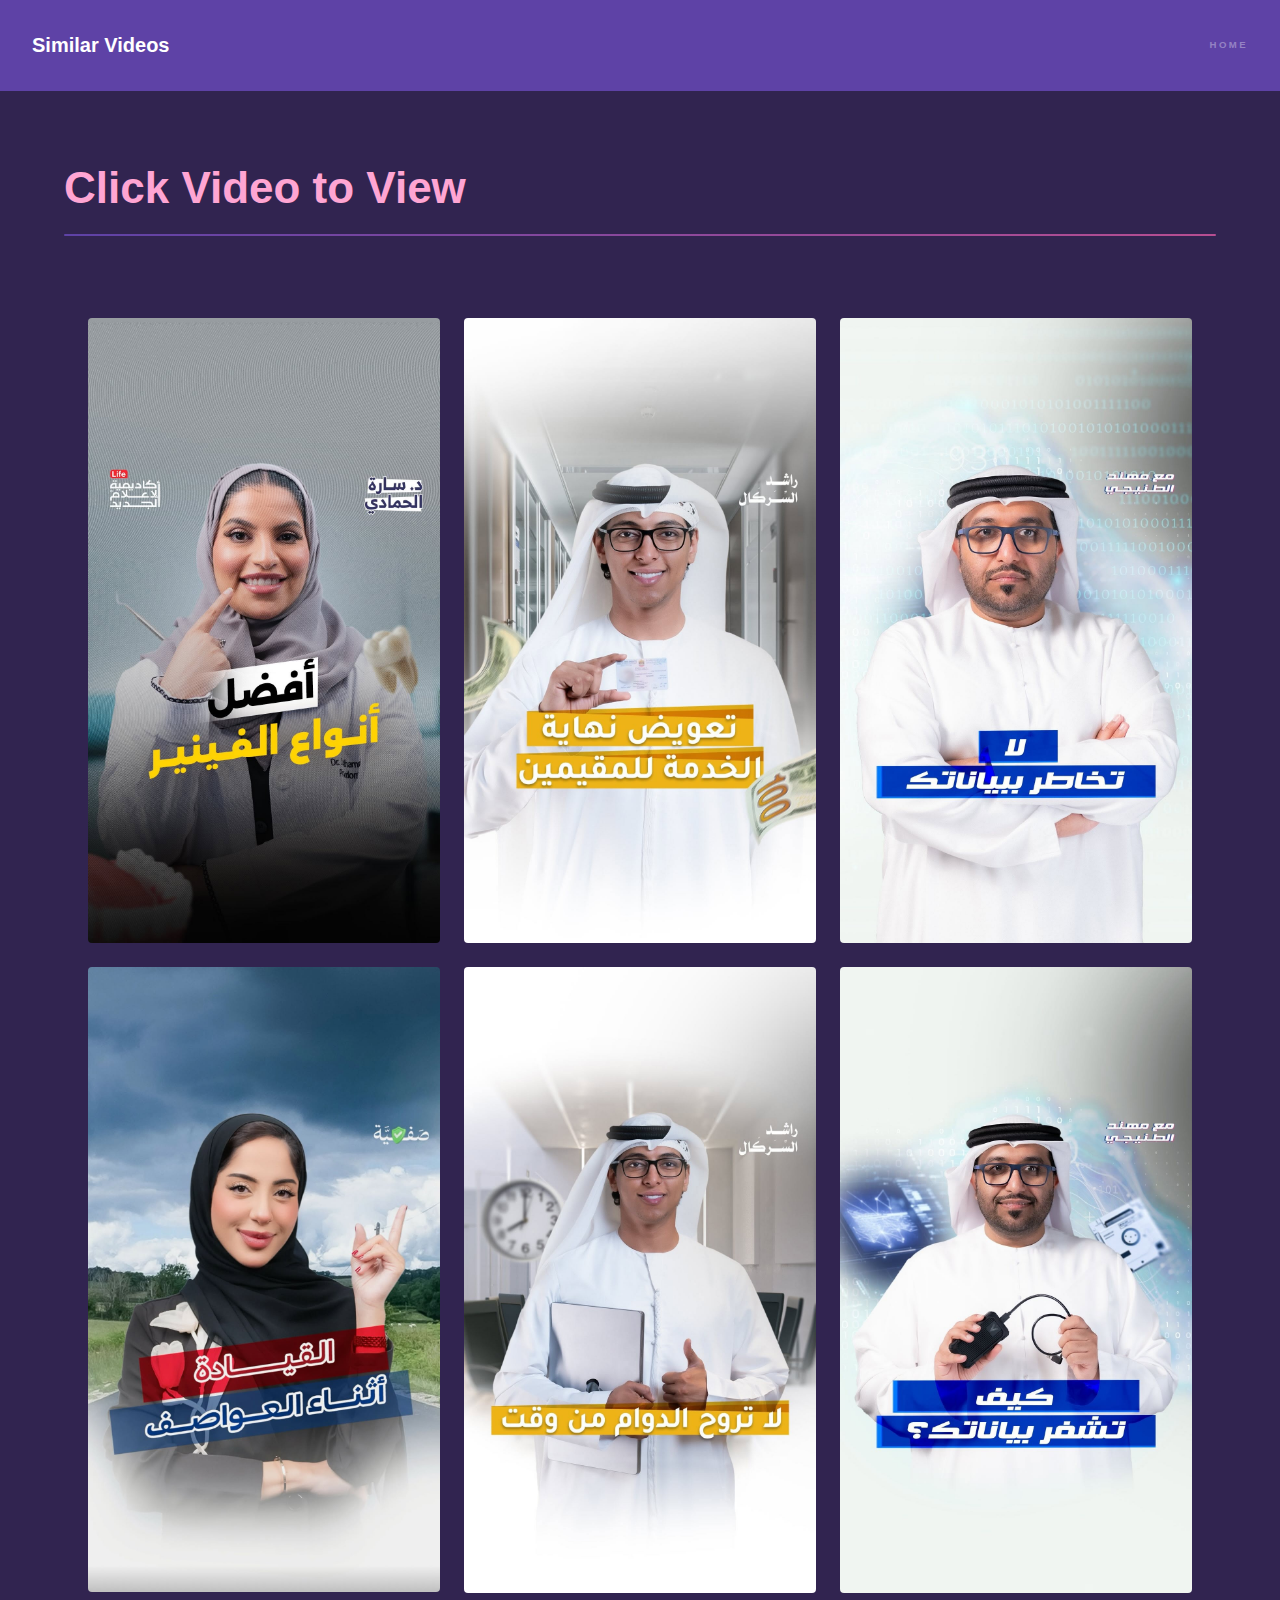
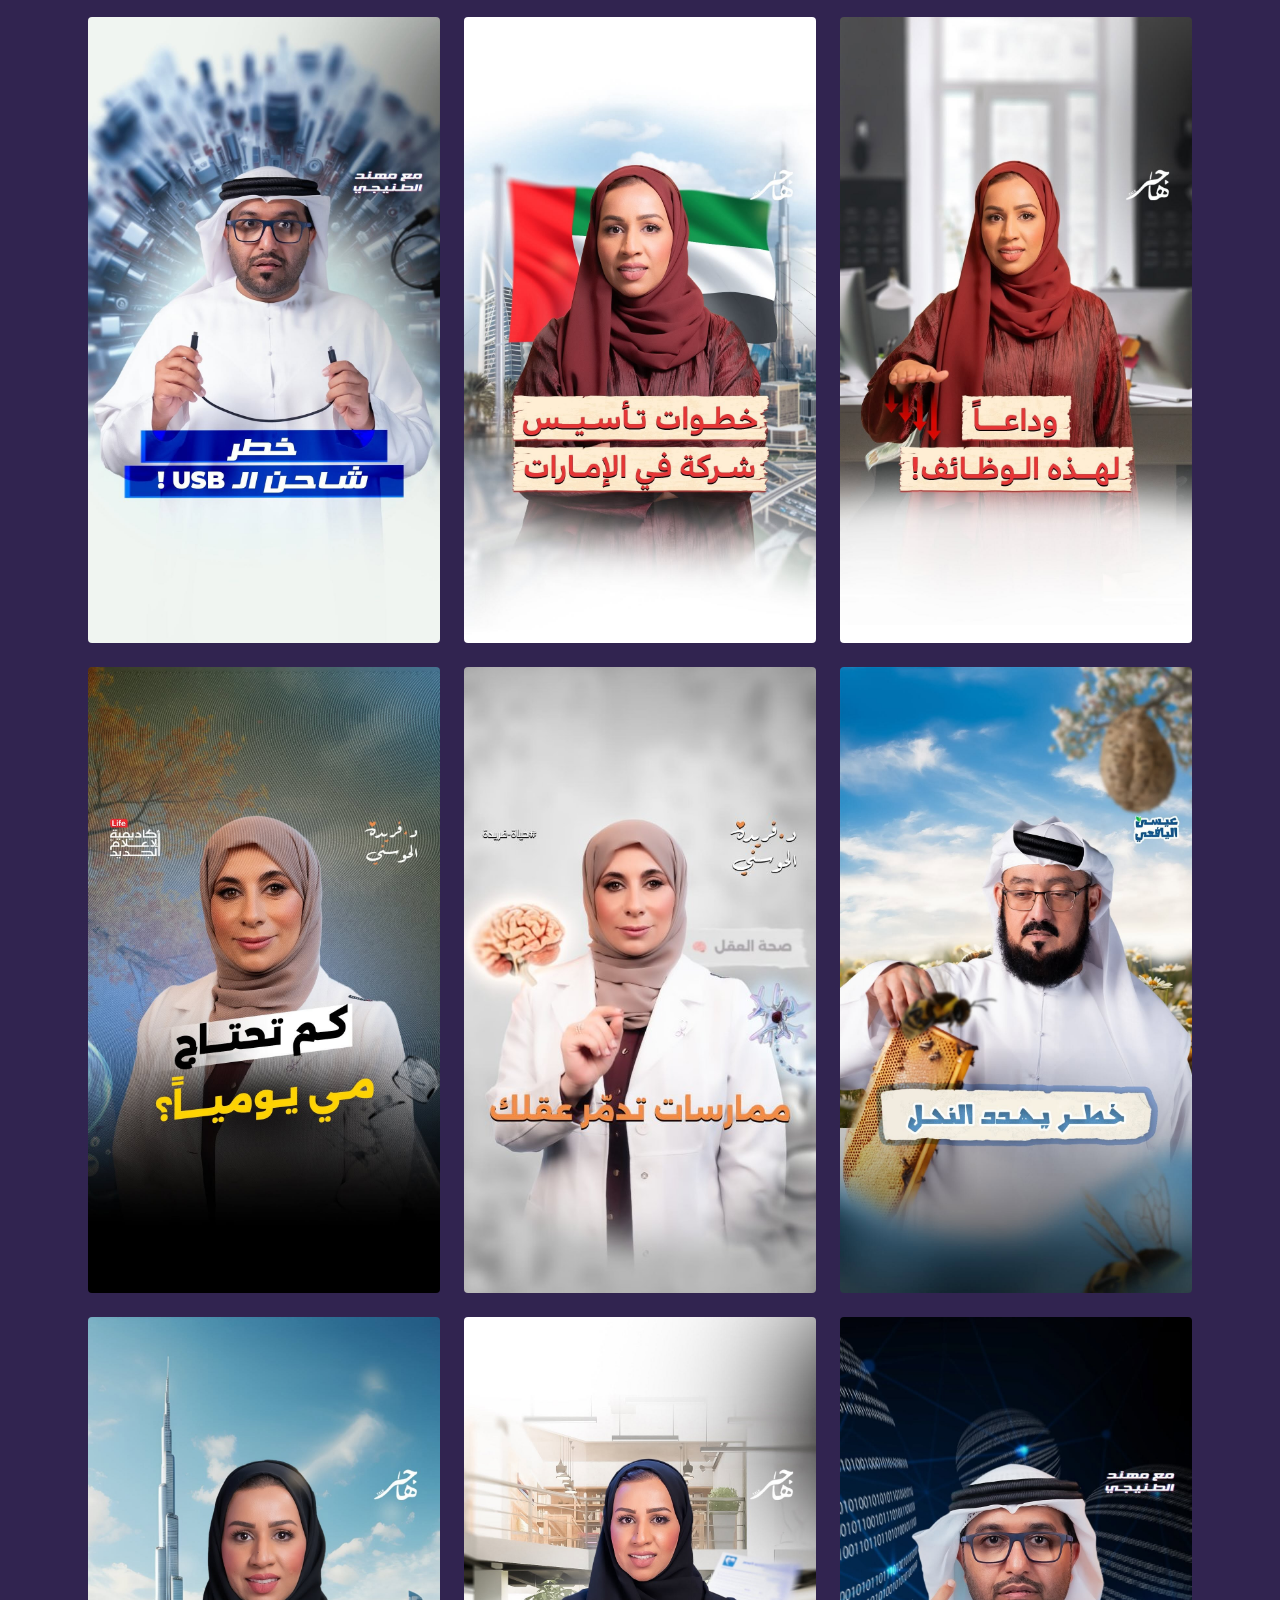
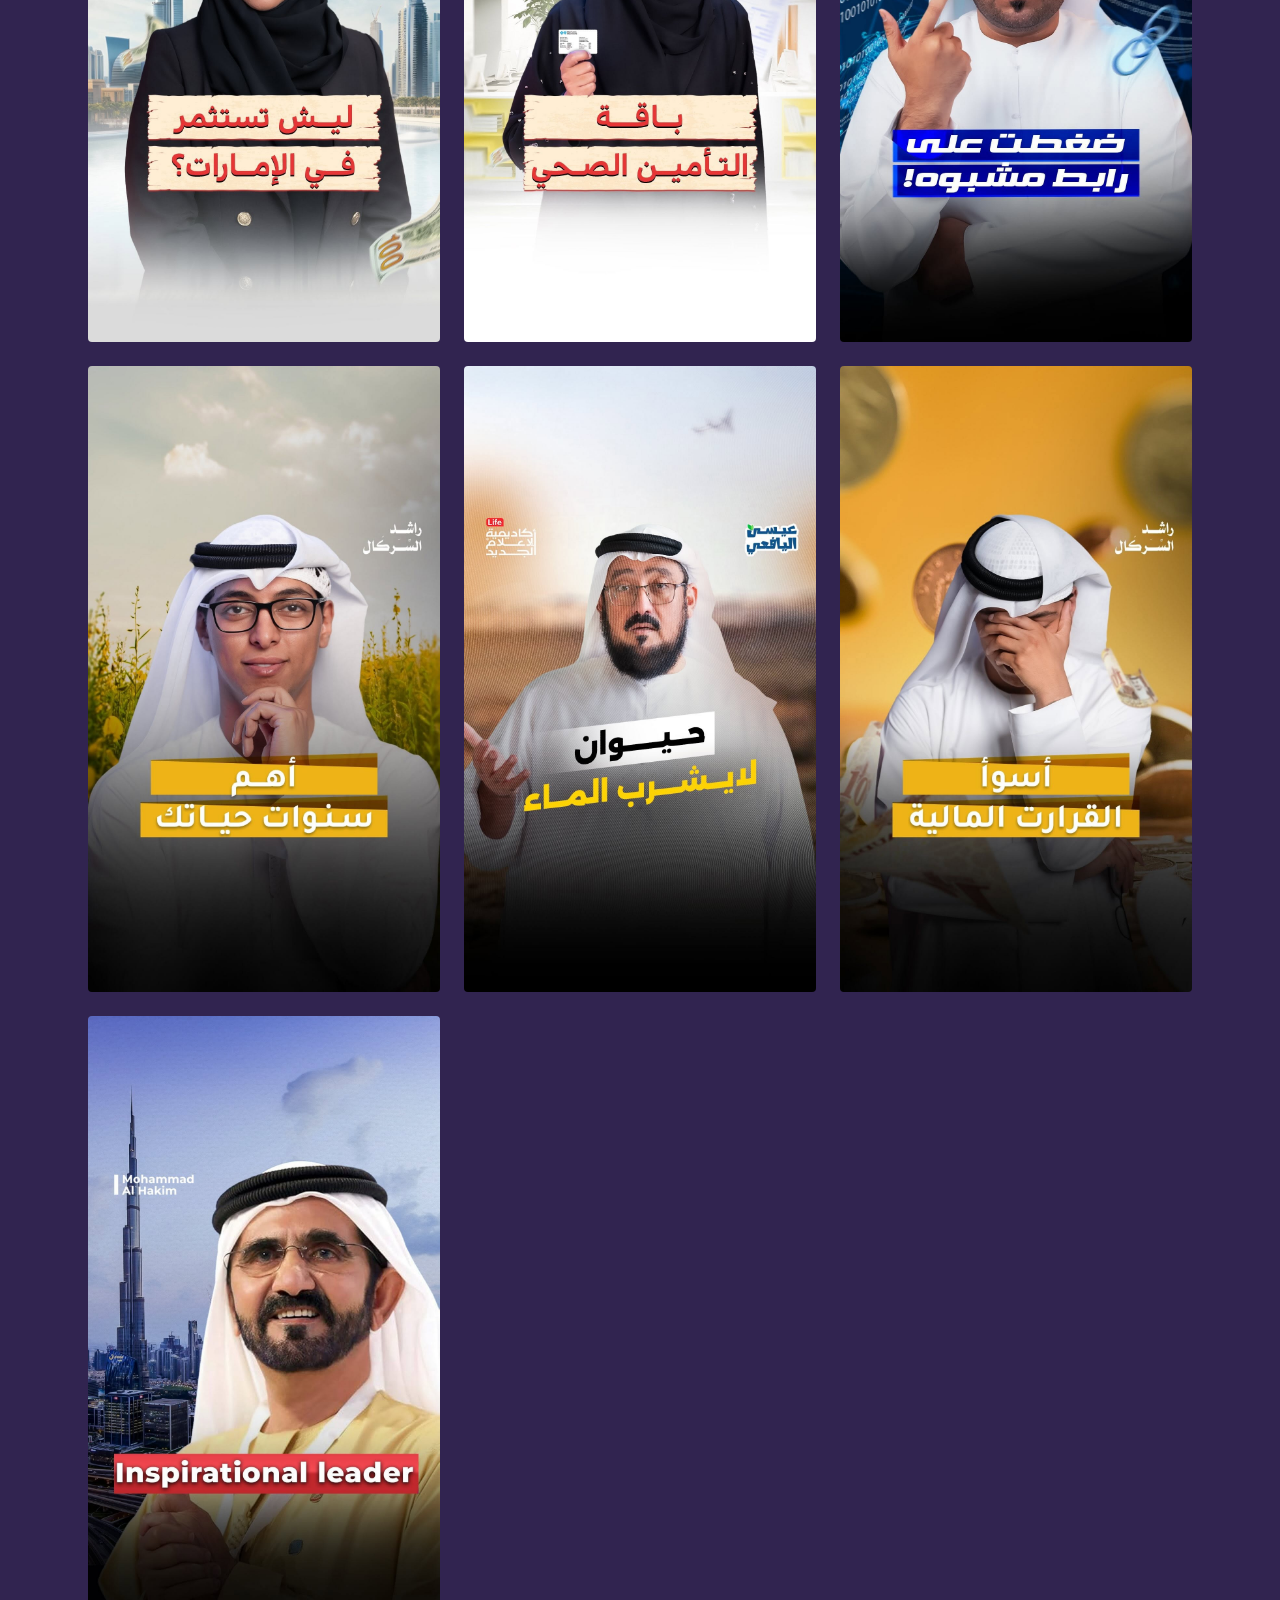
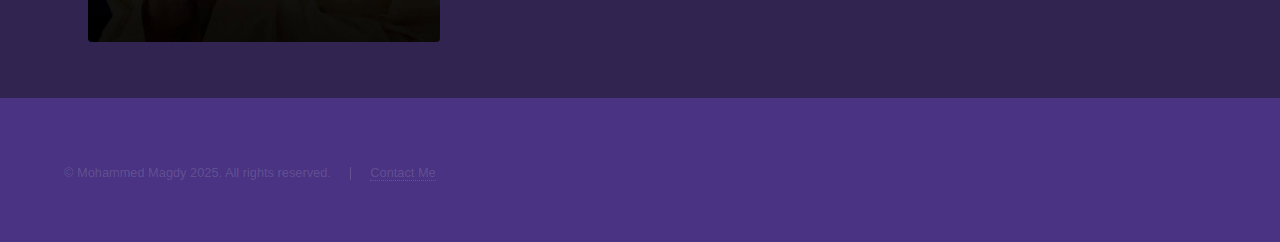
==== commit 850eed46: "Updated videos" ====
--- a/pages/videos/x group/ab.html
+++ b/pages/videos/x group/ab.html
@@ -29,6 +29,8 @@
 							<h1 class="major">Click Video to View</h1>
 								<div class="box alt">
 									<div class="row gtr-uniform">
+										<div class="col-4"><span class="image fit"><img src="../../../images/thumbnails/Veneer Types.jpg" onclick="window.open('https://www.instagram.com/p/DFvSmxTSf46/')"/></span></div>
+										<div class="col-4"><span class="image fit"><img src="../../../images/thumbnails/End of Employment Compensation.jpg" onclick="window.open('https://www.instagram.com/p/DFk_dSxTNFT/')"/></span></div>
 										<div class="col-4"><span class="image fit"><img src="../../../images/thumbnails/Don't Risk Your Data.jpg" onclick="window.open('https://www.instagram.com/p/DFatSX5zPTD/')"/></span></div>
 										<div class="col-4"><span class="image fit"><img src="../../../images/thumbnails/Driving in Storms.jpg" onclick="window.open('https://www.instagram.com/p/DFcXbbCy0S2/')"/></span></div>
 										<div class="col-4"><span class="image fit"><img src="../../../images/thumbnails/Don't Attend on Time.jpg" onclick="window.open('https://www.instagram.com/p/DFU2ra_zqYG/')"/></span></div>
@@ -45,6 +47,7 @@
 										<div class="col-4"><span class="image fit"><img src="../../../images/thumbnails/Your Most Important Years.jpg" onclick="window.open('https://www.instagram.com/p/DEc09DmTla4/')"/></span></div>
 										<div class="col-4"><span class="image fit"><img src="../../../images/thumbnails/Animal That Doesn't Drink Water.jpg" onclick="window.open('https://www.instagram.com/p/DEXwi-9yEFr/')"/></span></div>
 										<div class="col-4"><span class="image fit"><img src="../../../images/thumbnails/Worst Financial Decisions.jpg" onclick="window.open('https://www.instagram.com/p/DEiObTWz9xD/')"/></span></div>
+										<div class="col-4"><span class="image fit"><img src="../../../images/thumbnails/Mohammed bin Rashed.jpg" onclick="window.open('https://www.instagram.com/p/DEXO5J7T5tN/')"/></span></div>
 									</div>
 								</div>
 								</section>
--- a/assets/css/main.css
+++ b/assets/css/main.css
@@ -3983,13 +3983,13 @@
 		}
 		
 		.wrapper.style3 section:nth-child(4n+2) {
-			background-color: #ab4987; /* Color 2 */
+			background-color: #b3498c; /* Color 2 */
 		}
 		
 		.wrapper.style3 section:nth-child(4n+3) {
-			background-color: #994279; /* Color 3 */
+			background-color: #ae4086; /* Color 3 */
 		}
 
 		.wrapper.style3 section:nth-child(4n+4) {
-			background-color: #ab4987; /* Color 2 */
+			background-color: #b3498c; /* Color 2 */
 		}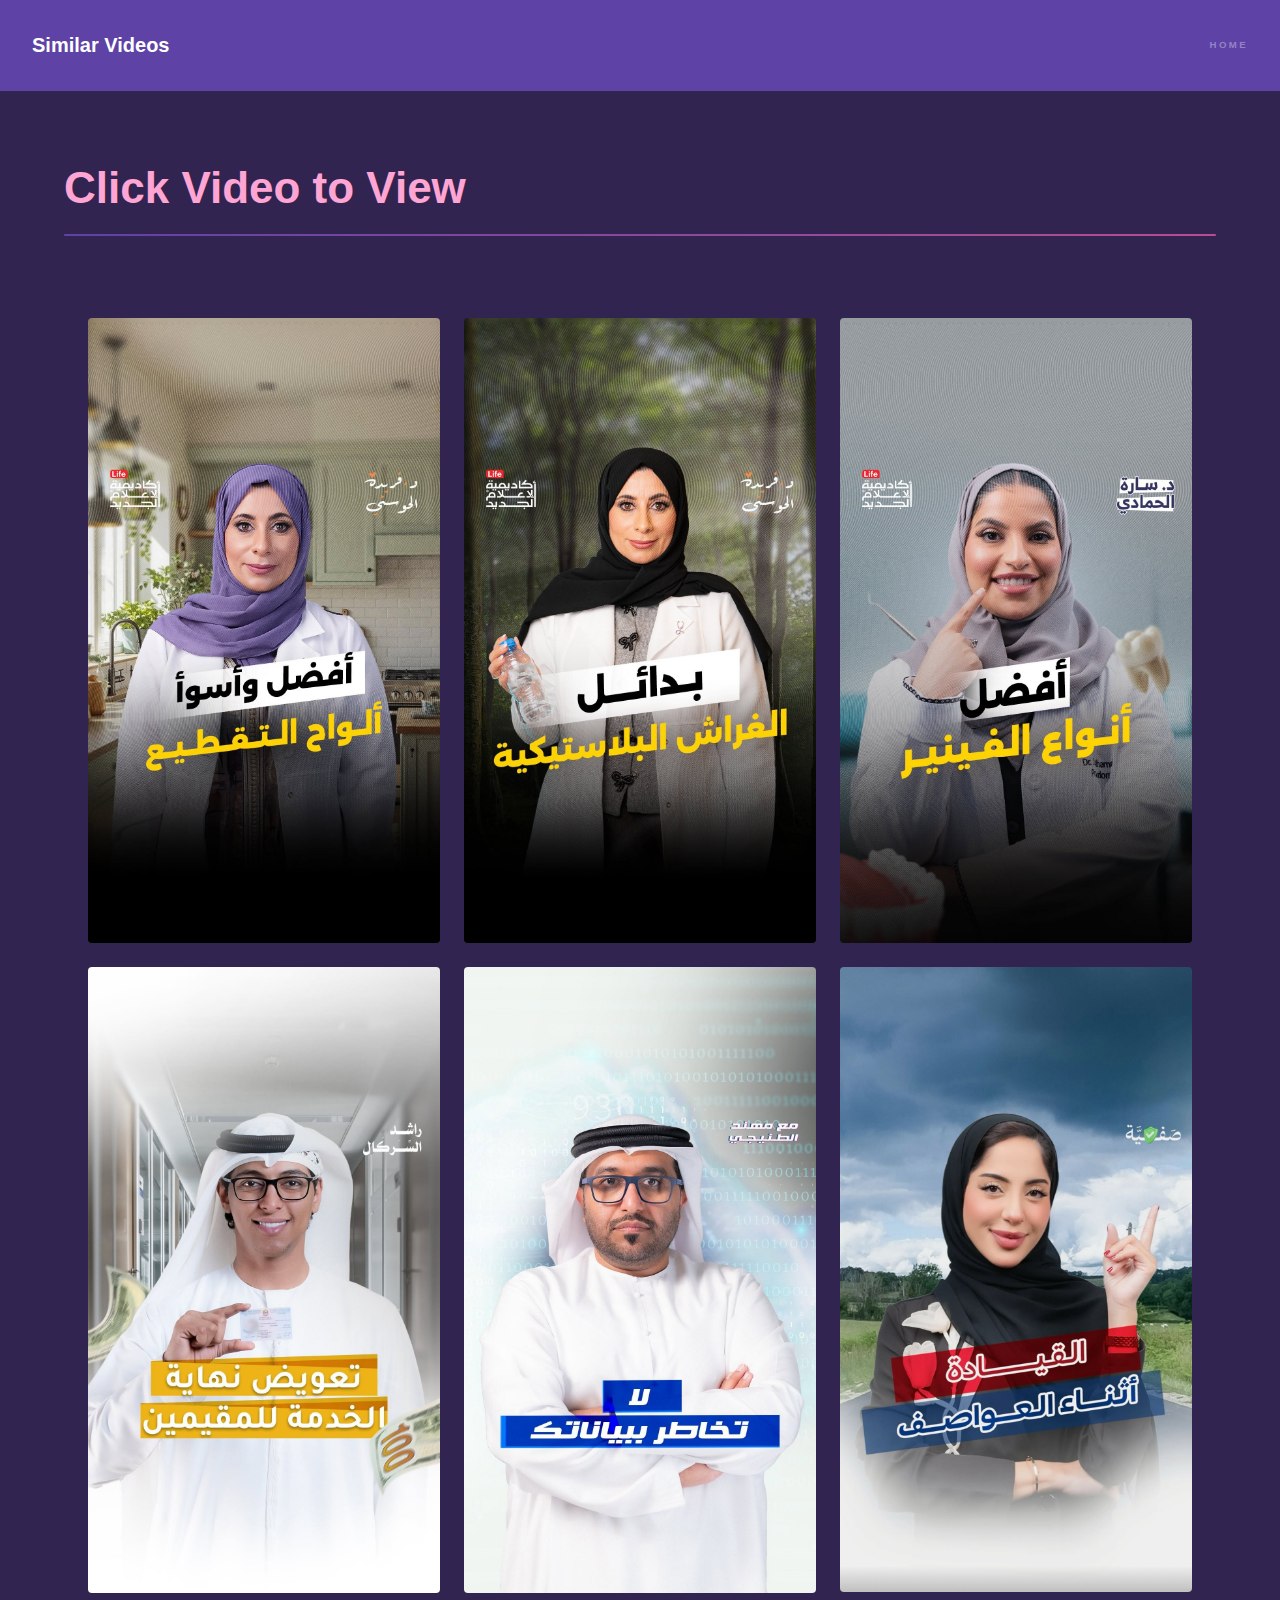
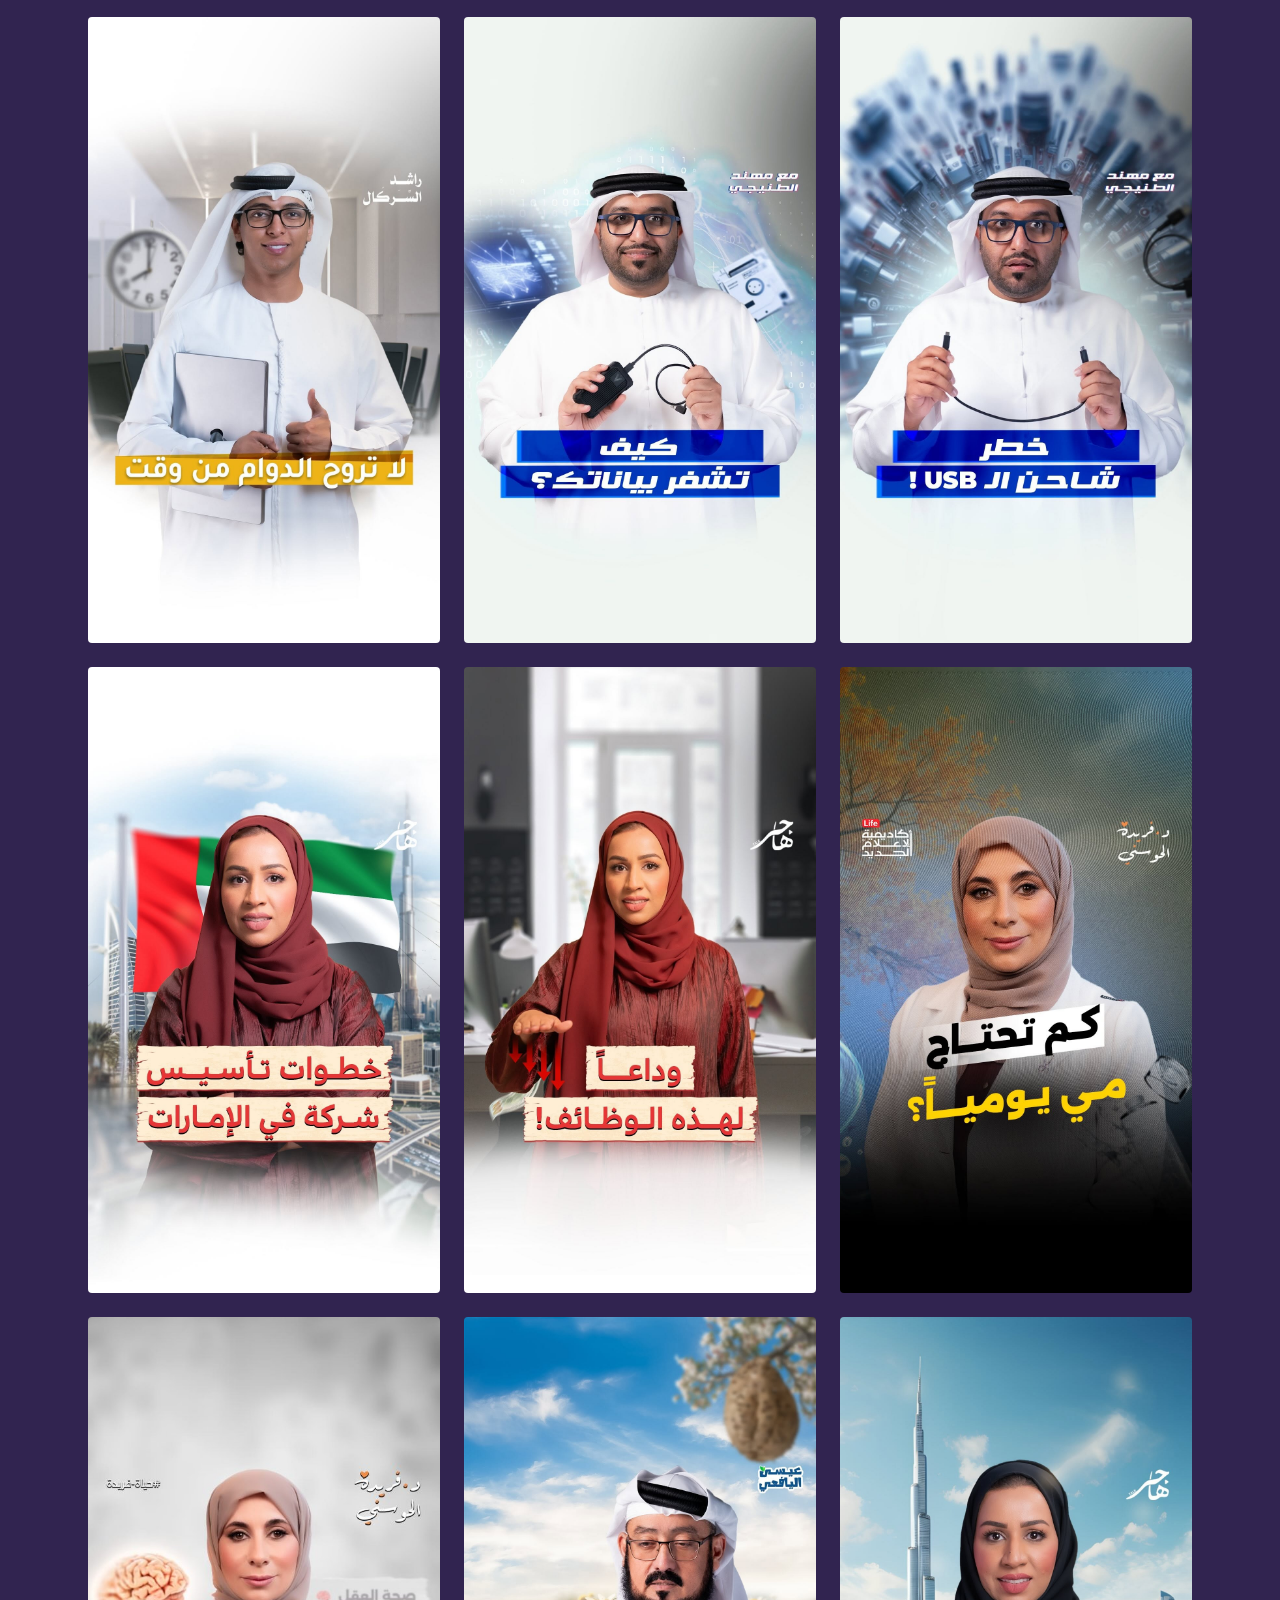
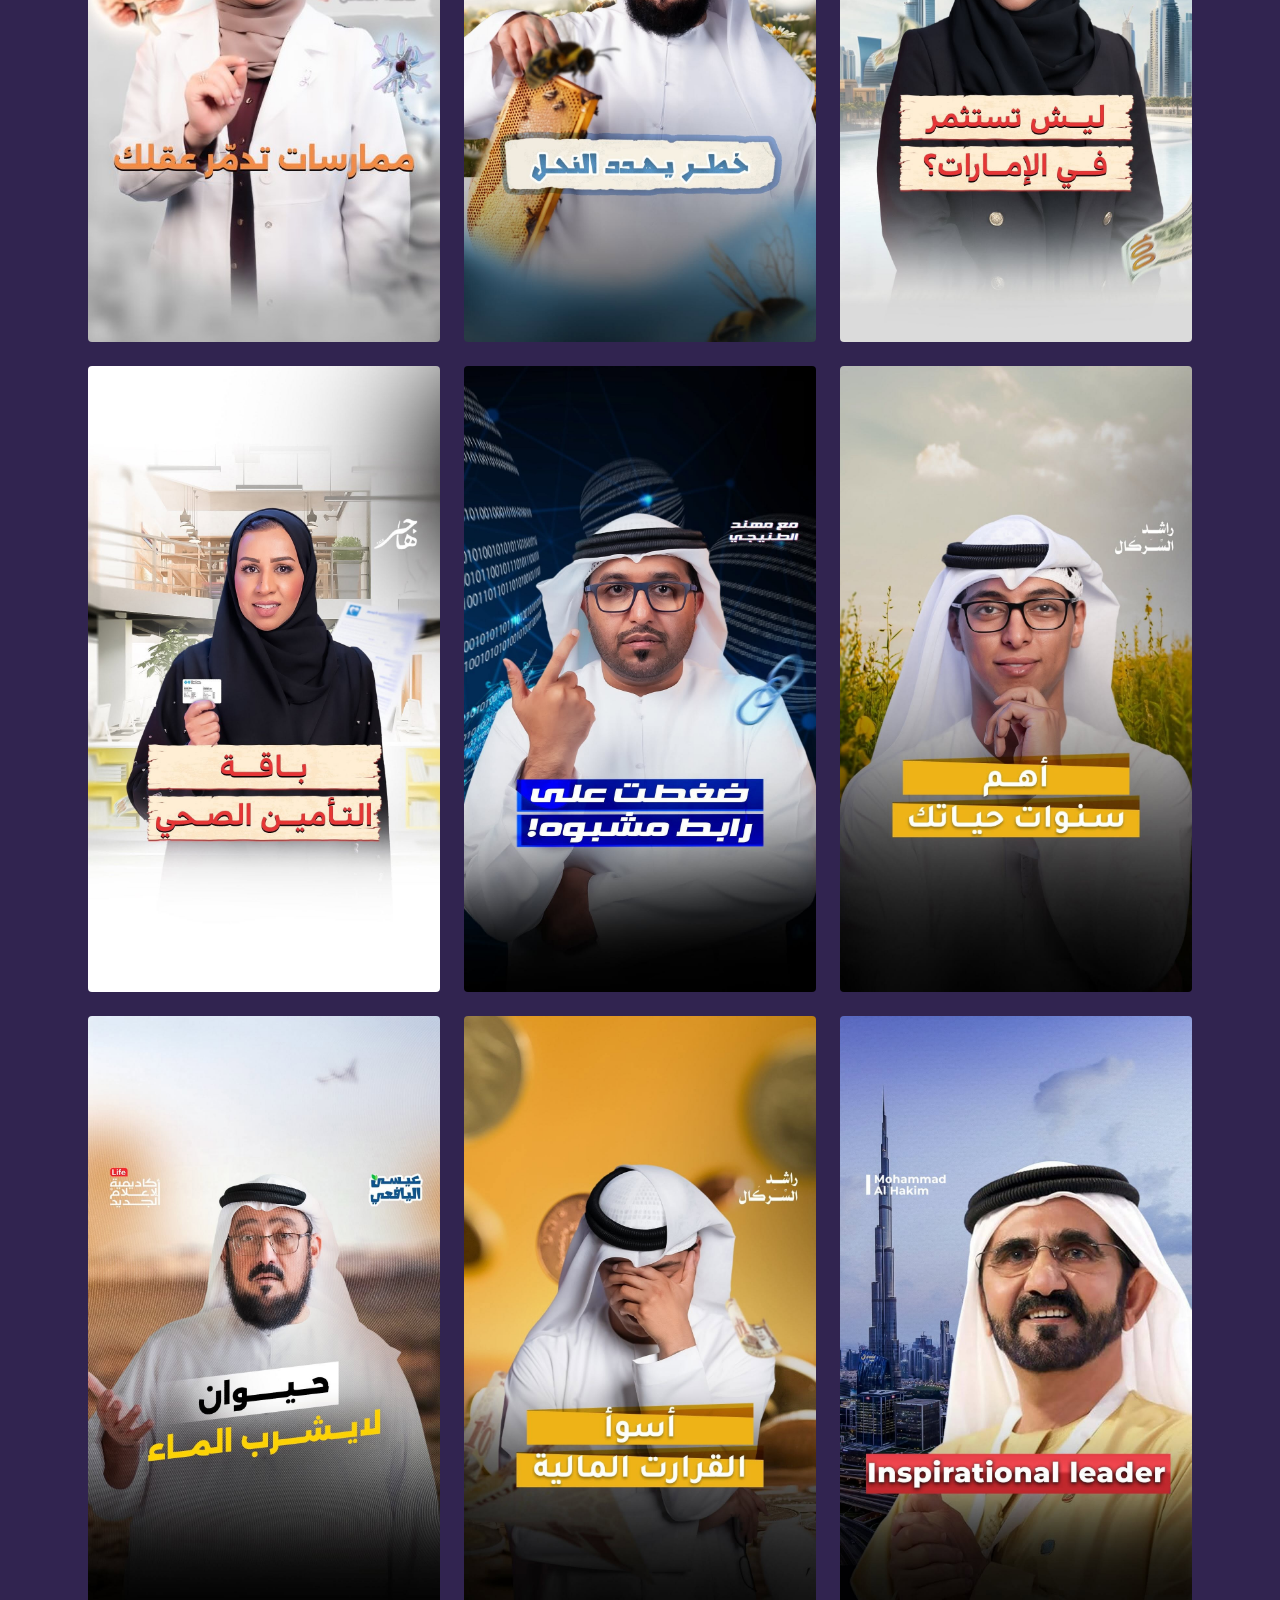
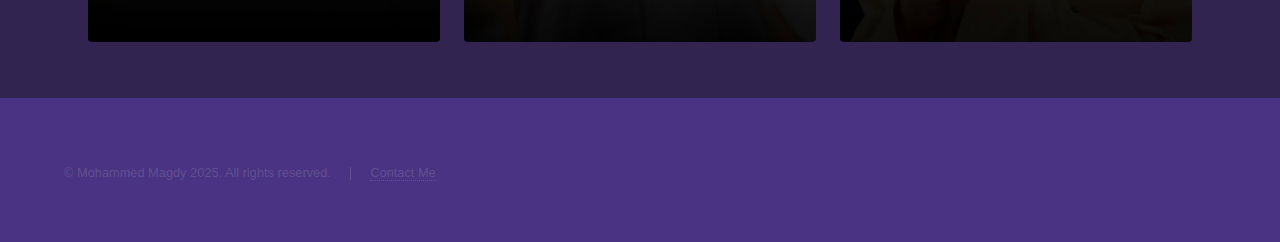
==== commit 4b7a8cdc: "Update Videos" ====
--- a/pages/videos/x group/ab.html
+++ b/pages/videos/x group/ab.html
@@ -29,6 +29,8 @@
 							<h1 class="major">Click Video to View</h1>
 								<div class="box alt">
 									<div class="row gtr-uniform">
+										<div class="col-4"><span class="image fit"><img src="../../../images/thumbnails/Cutting Boards.jpg" onclick="window.open('https://www.instagram.com/p/DIG5Y-Gy269')"/></span></div>
+										<div class="col-4"><span class="image fit"><img src="../../../images/thumbnails/Plastic Bottles.jpg" onclick="window.open('https://www.instagram.com/p/DIZPJ0CyMIn/')"/></span></div>
 										<div class="col-4"><span class="image fit"><img src="../../../images/thumbnails/Veneer Types.jpg" onclick="window.open('https://www.instagram.com/p/DFvSmxTSf46/')"/></span></div>
 										<div class="col-4"><span class="image fit"><img src="../../../images/thumbnails/End of Employment Compensation.jpg" onclick="window.open('https://www.instagram.com/p/DFk_dSxTNFT/')"/></span></div>
 										<div class="col-4"><span class="image fit"><img src="../../../images/thumbnails/Don't Risk Your Data.jpg" onclick="window.open('https://www.instagram.com/p/DFatSX5zPTD/')"/></span></div>
